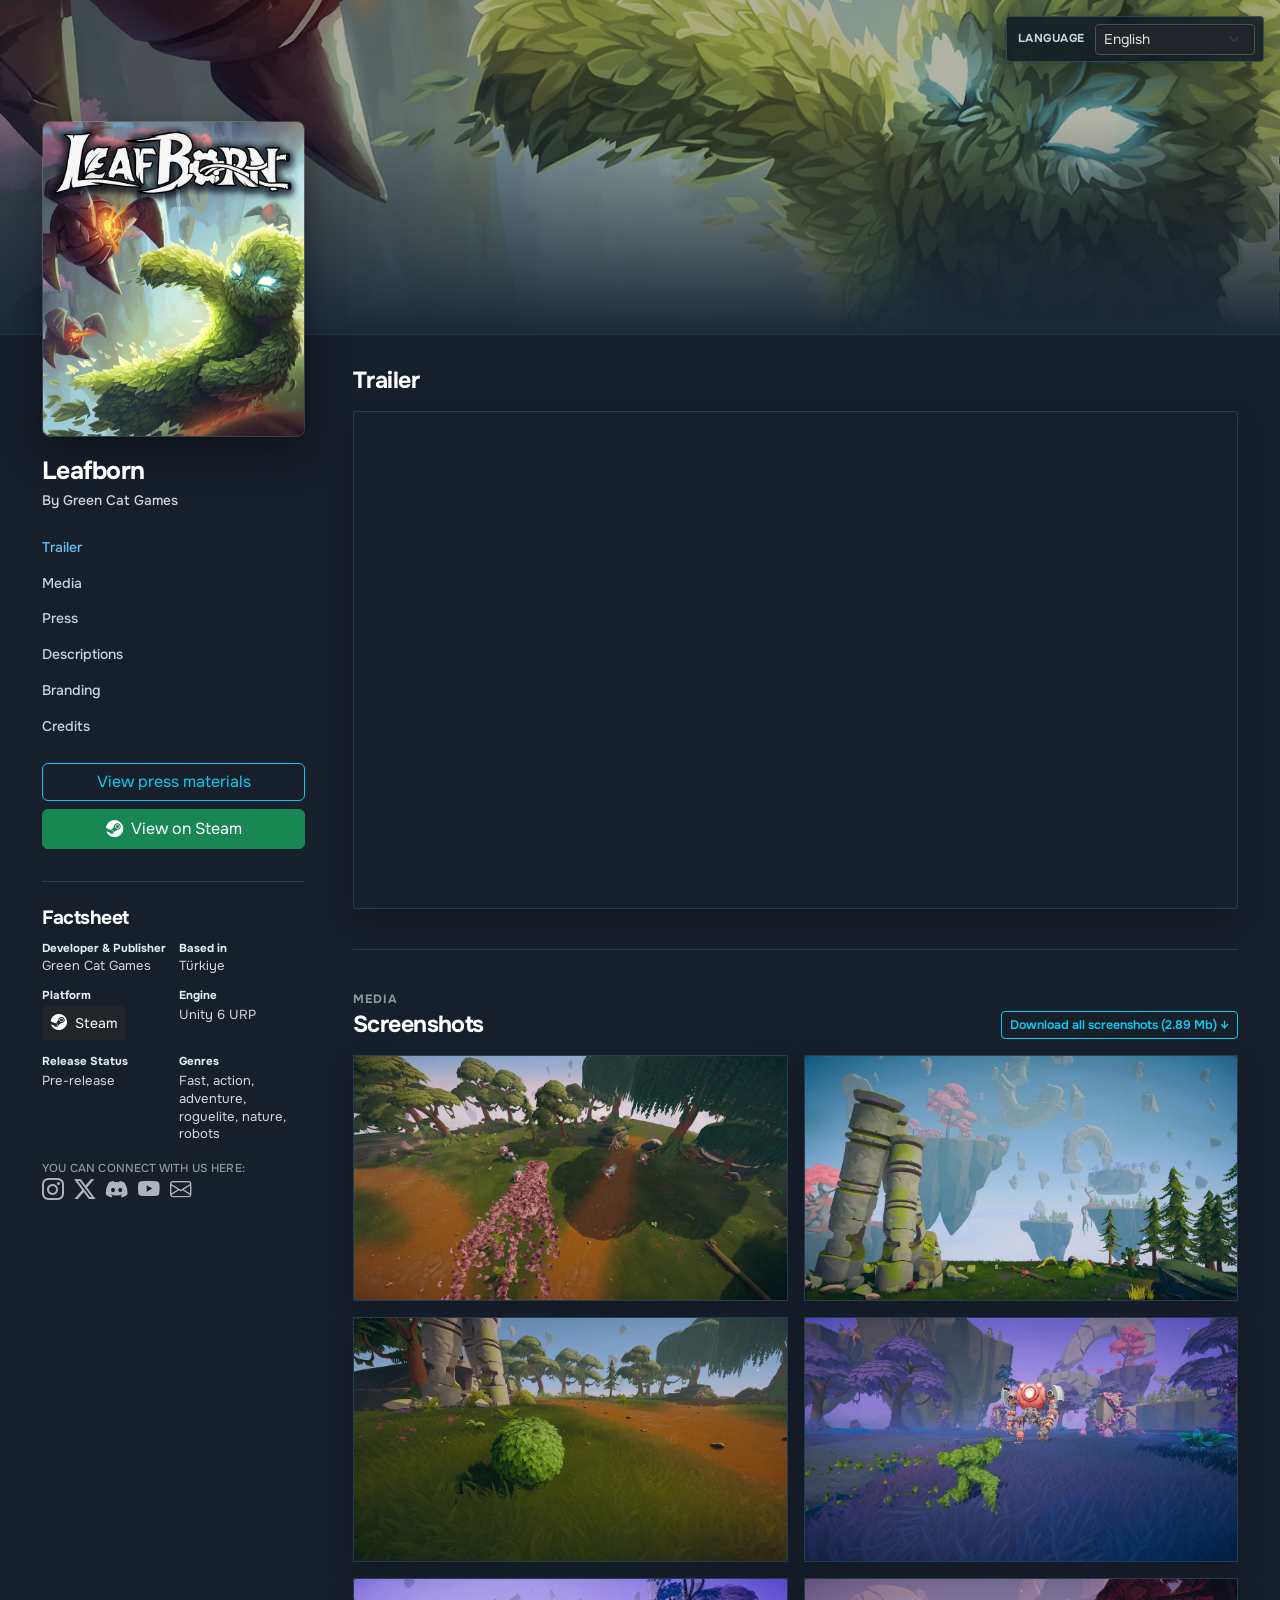
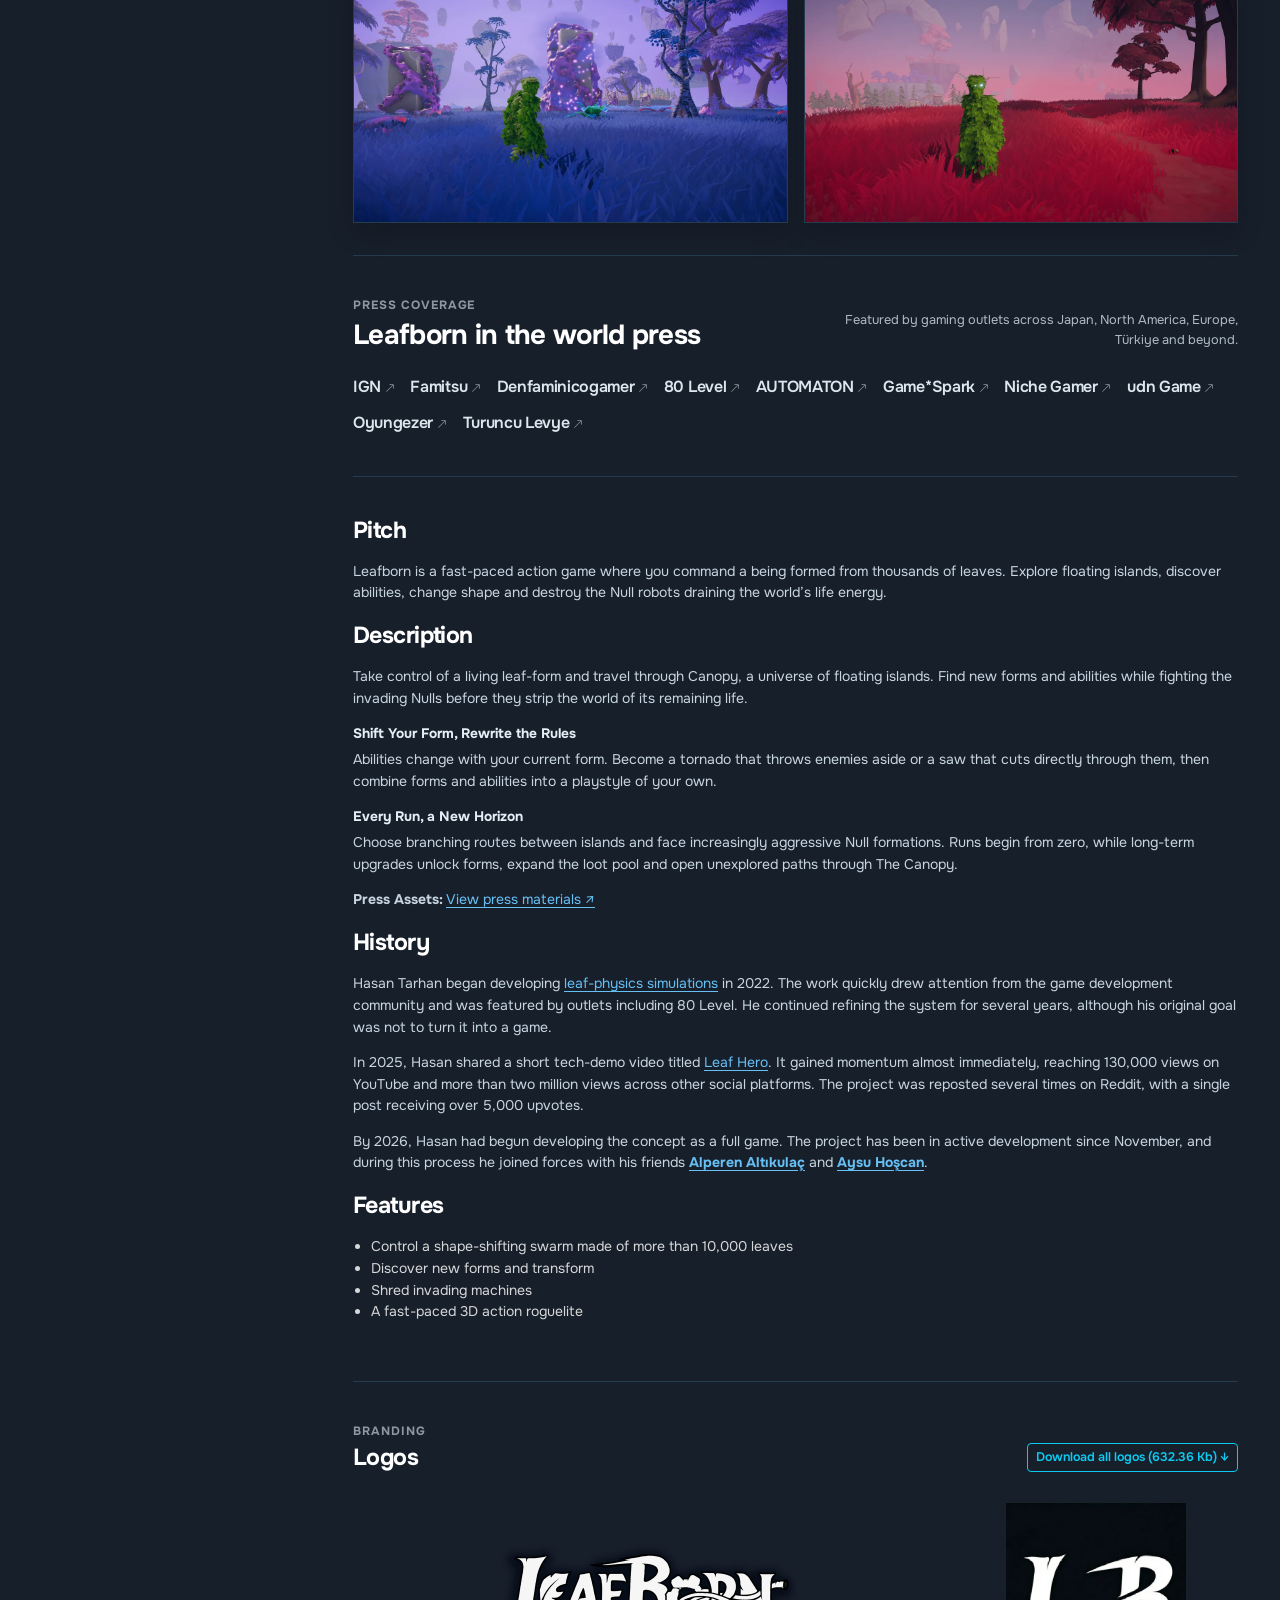
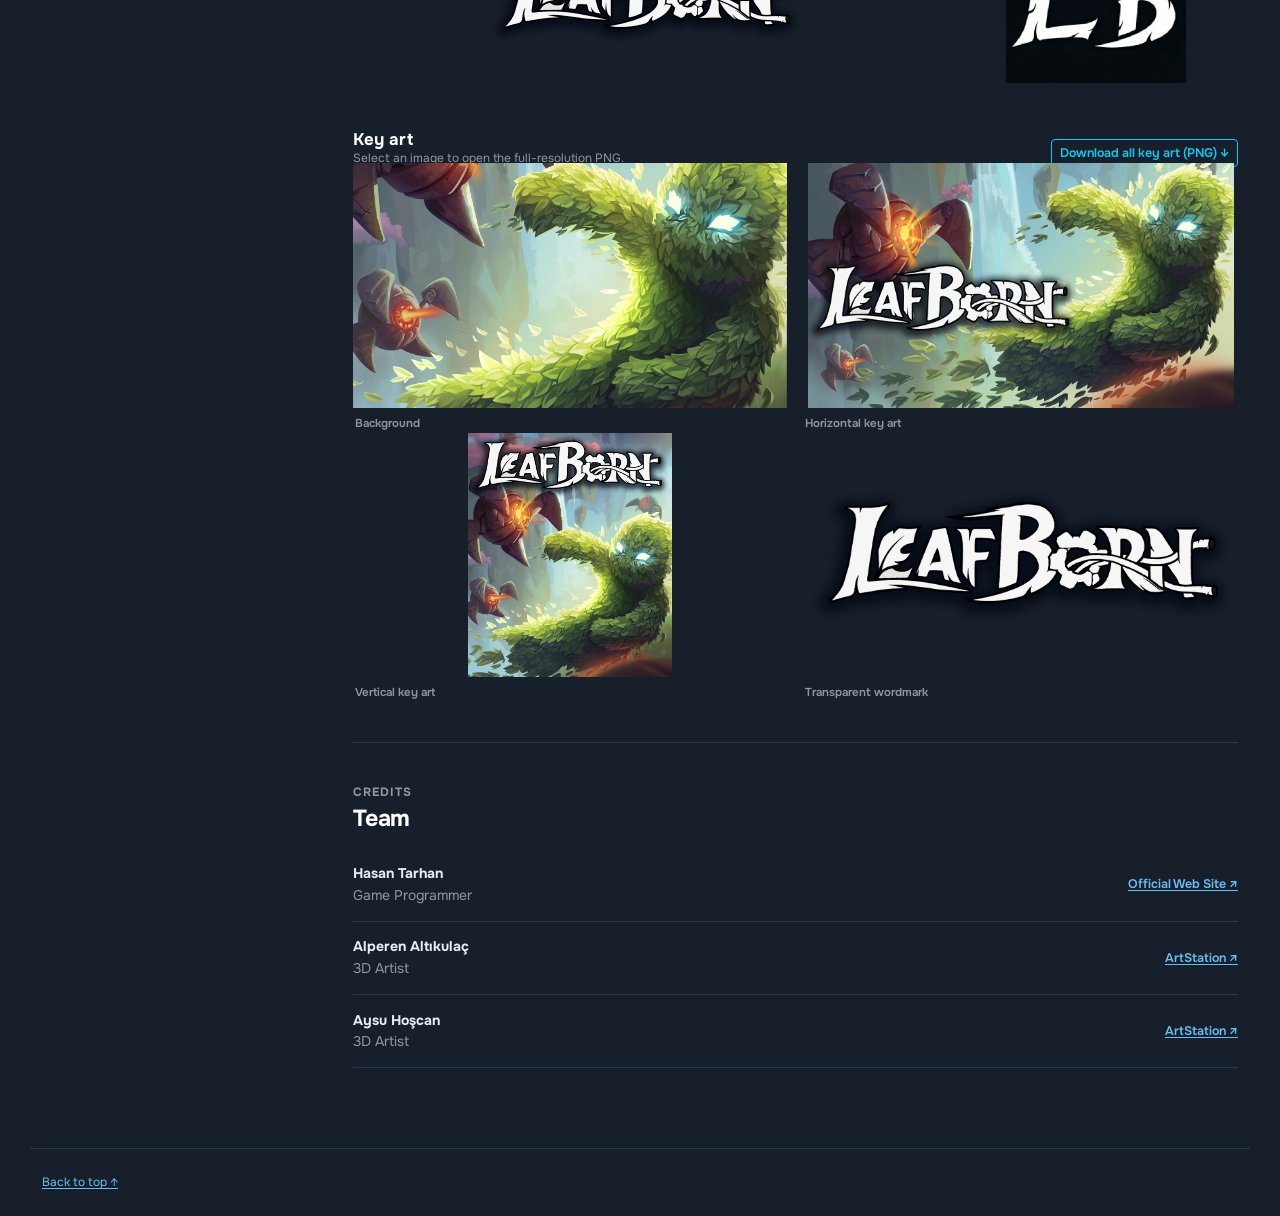
==== index.html @ 30a106a1 "update" ====
<!doctype html>
<html lang="en">
<head>
  <meta charset="utf-8">
  <meta name="viewport" content="width=device-width, initial-scale=1">
  <title data-i18n="meta.title">Leafborn</title>
  <meta name="description" content="Official Leafborn press kit by Green Cat Games: facts, descriptions, media, branding and credits." data-i18n-attr="content:meta.description">
  <meta name="theme-color" content="#1b2838">
  <meta property="og:title" content="Leafborn" data-i18n-attr="content:meta.ogTitle">
  <meta property="og:description" content="A fast-paced action game about a shape-shifting being made of thousands of leaves." data-i18n-attr="content:meta.ogDescription">
  <meta property="og:type" content="website">
  <meta property="og:image" content="https://leafborngame.net/press-assets/header.webp">
  <link rel="canonical" href="https://leafborngame.net/">
  <link rel="icon" href="press-assets/logo-mark.png" type="image/png">
  <link rel="preconnect" href="https://fonts.googleapis.com">
  <link rel="preconnect" href="https://fonts.gstatic.com" crossorigin>
  <link href="https://fonts.googleapis.com/css2?family=Onest:wght@400;500;600;700;800&display=swap" rel="stylesheet">
  <link rel="stylesheet" href="vendor/bootstrap/bootstrap.min.css">
  <link rel="stylesheet" href="vendor/bootstrap-icons/bootstrap-icons.min.css">
  <link rel="stylesheet" href="presskit-clean.css">
  <link rel="stylesheet" href="leaf-cursor-trail.css">
</head>
<body>
  <a class="skip-link" href="#press-content" data-i18n="a11y.skip">Skip to content</a>

  <header class="press-banner" aria-label="Leafborn key art" data-i18n-attr="aria-label:a11y.banner">
    <img src="press-assets/key-art/background.webp" alt="Leafborn facing a Null robot in the world of Canopy" data-i18n-attr="alt:a11y.bannerAlt">
    <div class="language-picker">
      <label for="language-select" data-i18n="language.label">Language</label>
      <select id="language-select" class="form-select form-select-sm" data-bs-theme="dark" aria-label="Language" data-i18n-attr="aria-label:language.label">
        <option value="en">English</option>
        <option value="tr">Türkçe</option>
        <option value="de">Deutsch</option>
        <option value="fr">Français</option>
        <option value="pt-BR">Português (Brasil)</option>
        <option value="ru">Русский</option>
      </select>
    </div>
  </header>

  <main class="container press-layout" id="press-content">
    <div class="row g-4 g-xl-5 align-items-start">
      <aside class="col-lg-3 press-sidebar">
        <a class="box-art-link" href="press-assets/box-art.png" target="_blank">
          <img class="box-art" src="press-assets/box-art.webp" alt="Leafborn cover art" data-i18n-attr="alt:a11y.boxArtAlt">
        </a>
        <h1>Leafborn</h1>
        <p class="publisher"><span data-i18n="sidebar.by">By</span> Green Cat Games</p>

        <nav class="section-nav nav flex-column" aria-label="Press kit sections" data-i18n-attr="aria-label:a11y.sectionNav">
          <a class="nav-link" href="#trailer" data-i18n="trailer.heading">Trailer</a>
          <a class="nav-link" href="#media" data-i18n="nav.media">Media</a>
          <a class="nav-link" href="#press" data-i18n="nav.press">Press</a>
          <a class="nav-link" href="#descriptions" data-i18n="nav.descriptions">Descriptions</a>
          <a class="nav-link" href="#branding" data-i18n="nav.branding">Branding</a>
          <a class="nav-link" href="#credits" data-i18n="nav.credits">Credits</a>
        </nav>

        <a class="download-all btn btn-outline-info w-100" href="https://drive.google.com/drive/folders/15gKPdIHlTpyjEYhTx8Up7fSwOddZMytq?usp=drive_link" target="_blank" rel="noopener" data-i18n="actions.downloadImages">View press materials</a>
        <a class="sidebar-steam btn btn-success w-100" href="https://store.steampowered.com/app/4247440/Leafborn/?utm_source=presskit&amp;utm_medium=sidebar" target="_blank" rel="noopener"><i class="bi bi-steam" aria-hidden="true"></i><span data-i18n="actions.viewSteam">View on Steam</span></a>

        <section class="sidebar-factsheet" id="factsheet">
          <h2 data-i18n="factsheet.heading">Factsheet</h2>

          <dl class="fact-list">
            <div><dt data-i18n="factsheet.developerPublisher">Developer &amp; Publisher</dt><dd>Green Cat Games</dd></div>
            <div><dt data-i18n="factsheet.basedIn">Based in</dt><dd data-i18n="factsheet.location">Türkiye</dd></div>
          </dl>

          <div class="fact-block">
            <h3 data-i18n="factsheet.platform">Platform</h3>
            <a class="platform-pill btn btn-dark btn-sm d-inline-flex align-items-center gap-2" href="https://store.steampowered.com/app/4247440/Leafborn/?utm_source=impress&amp;utm_medium=presskit" target="_blank" rel="noopener"><i class="bi bi-steam" aria-hidden="true"></i><span>Steam</span></a>
          </div>

          <div class="fact-block"><h3 data-i18n="factsheet.engine">Engine</h3><p>Unity 6 URP</p></div>
          <div class="fact-block"><h3 data-i18n="factsheet.releaseStatus">Release Status</h3><p data-i18n="factsheet.preRelease">Pre-release</p></div>
          <div class="fact-block"><h3 data-i18n="factsheet.genres">Genres</h3><p data-i18n="factsheet.genreList">Fast, action, adventure, roguelite, nature, robots</p></div>

          <div class="fact-block social-media-block">
            <h3 data-i18n="factsheet.socialMedia">You can connect with us here:</h3>
            <div class="social-icons" aria-label="Leafborn social media" data-i18n-attr="aria-label:a11y.socialMedia">
              <a href="https://www.instagram.com/leafborngame/" target="_blank" rel="noopener" aria-label="Instagram" title="Instagram"><i class="bi bi-instagram" aria-hidden="true"></i></a>
              <a href="https://x.com/LeafbornGame" target="_blank" rel="noopener" aria-label="X" title="X"><i class="bi bi-twitter-x" aria-hidden="true"></i></a>
              <a href="https://discord.gg/J9mUnDV4tP" target="_blank" rel="noopener" aria-label="Discord" title="Discord"><i class="bi bi-discord" aria-hidden="true"></i></a>
              <a href="https://www.youtube.com/@hasan.tarhan" target="_blank" rel="noopener" aria-label="YouTube" title="YouTube"><i class="bi bi-youtube" aria-hidden="true"></i></a>
              <a href="mailto:contact@leafborngame.net" aria-label="Email contact@leafborngame.net" title="contact@leafborngame.net"><i class="bi bi-envelope" aria-hidden="true"></i></a>
            </div>
          </div>
        </section>
      </aside>

      <div class="col-lg-9 press-body">
        <div class="row g-4 g-xl-5" id="descriptions-row">
          <article class="col-12 narrative" id="descriptions">
            <section>
              <h2 data-i18n="pitch.heading">Pitch</h2>
              <p data-i18n="pitch.body">Leafborn is a fast-paced action game where you command a being formed from thousands of leaves. Explore floating islands, discover abilities, change shape and destroy the Null robots draining the world’s life energy.</p>
            </section>

            <section>
              <h2 data-i18n="description.heading">Description</h2>
              <p data-i18n="description.intro">Take control of a living leaf-form and travel through Canopy, a universe of floating islands. Find new forms and abilities while fighting the invading Nulls before they strip the world of its remaining life.</p>

              <h3 data-i18n="description.formsHeading">Shift Your Form, Rewrite the Rules</h3>
              <p data-i18n="description.formsBody">Abilities change with your current form. Become a tornado that throws enemies aside or a saw that cuts directly through them, then combine forms and abilities into a playstyle of your own.</p>

              <h3 data-i18n="description.runsHeading">Every Run, a New Horizon</h3>
              <p data-i18n="description.runsBody">Choose branching routes between islands and face increasingly aggressive Null formations. Runs begin from zero, while long-term upgrades unlock forms, expand the loot pool and open unexplored paths through The Canopy.</p>

              <p><strong data-i18n="description.pressAssets">Press Assets:</strong> <a href="https://drive.google.com/drive/folders/15gKPdIHlTpyjEYhTx8Up7fSwOddZMytq?usp=drive_link" target="_blank" rel="noopener" data-i18n="description.openDrive">View press materials ↗</a></p>
            </section>

            <section>
              <h2 data-i18n="history.heading">History</h2>
              <p><span data-i18n="history.p1Before">Hasan Tarhan began developing </span><a href="https://80.lv/articles/a-custom-leaf-physics-solution-for-unity" target="_blank" rel="noopener" data-i18n="history.p1Link">leaf-physics simulations</a><span data-i18n="history.p1After"> in 2022. The work quickly drew attention from the game development community and was featured by outlets including 80 Level. He continued refining the system for several years, although his original goal was not to turn it into a game.</span></p>
              <p><span data-i18n="history.p2Before">In 2025, Hasan shared a short tech-demo video titled </span><a href="https://80.lv/articles/check-out-this-cool-programmable-physics-based-leaf-particle-system" target="_blank" rel="noopener" data-i18n="history.p2Link">Leaf Hero</a><span data-i18n="history.p2After">. It gained momentum almost immediately, reaching 130,000 views on YouTube and more than two million views across other social platforms. The project was reposted several times on Reddit, with a single post receiving over 5,000 upvotes.</span></p>
              <p><span data-i18n="history.p3Before">By 2026, Hasan had begun developing the concept as a full game. The project has been in active development since November, and during this process he joined forces with his friends </span><strong><a href="https://www.artstation.com/alperenaltklc?utm_source=impress&amp;utm_medium=presskit" target="_blank" rel="noopener">Alperen Altıkulaç</a></strong><span data-i18n="history.p3Between"> and </span><strong><a href="https://www.artstation.com/progjent?utm_source=impress&amp;utm_medium=presskit" target="_blank" rel="noopener">Aysu Hoşcan</a></strong><span data-i18n="history.p3After">.</span></p>
            </section>

            <section>
              <h2 data-i18n="features.heading">Features</h2>
              <ul>
                <li data-i18n="features.1">Control a shape-shifting swarm made of more than 10,000 leaves</li>
                <li data-i18n="features.2">Discover new forms and transform</li>
                <li data-i18n="features.3">Shred invading machines</li>
                <li data-i18n="features.4">A fast-paced 3D action roguelite</li>
              </ul>
            </section>
          </article>
        </div>

        <hr>

        <section class="press-coverage" id="press">
          <div class="row g-3 align-items-end mb-4">
            <div class="col-md-6">
              <p class="section-kicker" data-i18n="press.kicker">Press coverage</p>
              <h2 class="mb-0" data-i18n="press.heading">Leafborn in the world press</h2>
            </div>
            <p class="col-md-6 mb-0 text-md-end press-coverage-intro" data-i18n="press.intro">Featured by gaming outlets across Japan, North America, Europe, Türkiye and beyond.</p>
          </div>

          <ul class="press-source-list list-unstyled d-flex flex-wrap align-items-baseline gap-2 gap-md-3 mb-0" aria-label="Selected press coverage" data-i18n-attr="aria-label:press.selectedLabel">
            <li class="press-source-item"><a class="press-source-link" href="https://www.ign.com/games/leafborn" target="_blank" rel="noopener">IGN <i class="bi bi-arrow-up-right" aria-hidden="true"></i></a></li>
            <li class="press-source-item"><a class="press-source-link" href="https://www.famitsu.com/article/202605/74815" target="_blank" rel="noopener">Famitsu <i class="bi bi-arrow-up-right" aria-hidden="true"></i></a></li>
            <li class="press-source-item"><a class="press-source-link" href="https://news.denfaminicogamer.jp/tag/leafborn" target="_blank" rel="noopener">Denfaminicogamer <i class="bi bi-arrow-up-right" aria-hidden="true"></i></a></li>
            <li class="press-source-item"><a class="press-source-link" href="https://80.lv/articles/play-as-shapeshifting-leaf-creature-in-this-fast-paced-roguelite-action-game" target="_blank" rel="noopener">80 Level <i class="bi bi-arrow-up-right" aria-hidden="true"></i></a></li>
            <li class="press-source-item"><a class="press-source-link" href="https://automaton-media.com/articles/newsjp/20260515-443303/" target="_blank" rel="noopener">AUTOMATON <i class="bi bi-arrow-up-right" aria-hidden="true"></i></a></li>
            <li class="press-source-item"><a class="press-source-link" href="https://www.gamespark.jp/article/2026/05/18/166576.html" target="_blank" rel="noopener">Game*Spark <i class="bi bi-arrow-up-right" aria-hidden="true"></i></a></li>
            <li class="press-source-item"><a class="press-source-link" href="https://nichegamer.com/leafborn-announced/" target="_blank" rel="noopener">Niche Gamer <i class="bi bi-arrow-up-right" aria-hidden="true"></i></a></li>
            <li class="press-source-item"><a class="press-source-link" href="https://game.udn.com/game/story/122089/9469457" target="_blank" rel="noopener">udn Game <i class="bi bi-arrow-up-right" aria-hidden="true"></i></a></li>
            <li class="press-source-item"><a class="press-source-link" href="https://oyungezer.com.tr/haber/yerli-oyun-leafborn-japonlarin-ilgisini-cekmeyi-basardi/detay" target="_blank" rel="noopener">Oyungezer <i class="bi bi-arrow-up-right" aria-hidden="true"></i></a></li>
            <li class="press-source-item"><a class="press-source-link" href="https://www.turunculevye.com/turk-oyunu-leafborn-japon-oyuncular-ilgi-yogunlugu/" target="_blank" rel="noopener">Turuncu Levye <i class="bi bi-arrow-up-right" aria-hidden="true"></i></a></li>
          </ul>
        </section>

        <hr class="press-coverage-divider">

        <section class="content-section trailer-section" id="trailer">
          <h2 data-i18n="trailer.heading">Trailer</h2>
          <div class="trailer-frame">
            <iframe
              src="https://www.youtube-nocookie.com/embed/1GtMangEdsw?rel=0"
              title="Trailer"
              data-i18n-attr="title:trailer.heading"
              allow="accelerometer; autoplay; clipboard-write; encrypted-media; gyroscope; picture-in-picture; web-share"
              referrerpolicy="strict-origin-when-cross-origin"
              allowfullscreen></iframe>
          </div>
        </section>

        <hr>

        <section class="content-section" id="media">
          <div class="section-heading-row">
            <div><p class="section-kicker" data-i18n="media.kicker">Media</p><h2 data-i18n="media.heading">Screenshots</h2></div>
            <a class="btn btn-outline-info btn-sm" href="https://cdn.impress.games/presskits/9cdea96530f71172c09994beea340566/screenshots.zip?t=1777238227" target="_blank" rel="noopener" data-i18n="media.download">Download all screenshots (2.89 Mb) ↓</a>
          </div>
          <div class="row g-3 media-grid">
            <div class="col-md-6"><a href="press-assets/screenshot-1.png" target="_blank"><img src="press-assets/previews/screenshot-1.webp" alt="Leafborn gameplay screenshot 1" loading="lazy" data-i18n-attr="alt:a11y.screenshot1"></a></div>
            <div class="col-md-6"><a href="press-assets/screenshot-2.png" target="_blank"><img src="press-assets/previews/screenshot-2.webp" alt="Leafborn gameplay screenshot 2" loading="lazy" data-i18n-attr="alt:a11y.screenshot2"></a></div>
            <div class="col-md-6"><a href="press-assets/screenshot-3.png" target="_blank"><img src="press-assets/previews/screenshot-3.webp" alt="Leafborn gameplay screenshot 3" loading="lazy" data-i18n-attr="alt:a11y.screenshot3"></a></div>
            <div class="col-md-6"><a href="press-assets/screenshot-4.png" target="_blank"><img src="press-assets/previews/screenshot-4.webp" alt="Leafborn gameplay screenshot 4" loading="lazy" data-i18n-attr="alt:a11y.screenshot4"></a></div>
            <div class="col-md-6"><a href="press-assets/screenshot-5.png" target="_blank"><img src="press-assets/previews/screenshot-5.webp" alt="Leafborn gameplay screenshot 5" loading="lazy" data-i18n-attr="alt:a11y.screenshot5"></a></div>
            <div class="col-md-6"><a href="press-assets/screenshot-6.png" target="_blank"><img src="press-assets/previews/screenshot-6.webp" alt="Leafborn gameplay screenshot 6" loading="lazy" data-i18n-attr="alt:a11y.screenshot6"></a></div>
          </div>
        </section>

        <hr>

        <section class="content-section" id="branding">
          <div class="section-heading-row">
            <div><p class="section-kicker" data-i18n="branding.kicker">Branding</p><h2 data-i18n="branding.heading">Logos</h2></div>
            <a class="btn btn-outline-info btn-sm" href="https://cdn.impress.games/presskits/9cdea96530f71172c09994beea340566/logos.zip?t=1777238645" target="_blank" rel="noopener" data-i18n="branding.download">Download all logos (632.36 Kb) ↓</a>
          </div>
          <div class="row g-3 branding-grid">
            <div class="col-md-8"><a href="press-assets/logo-wide.png" target="_blank"><img src="press-assets/logo-wide.webp" alt="Leafborn wordmark" loading="lazy" data-i18n-attr="alt:a11y.wordmark"></a></div>
            <div class="col-md-4"><a href="press-assets/logo-mark.png" target="_blank"><img src="press-assets/previews/logo-mark.webp" alt="Leafborn logo mark" loading="lazy" data-i18n-attr="alt:a11y.logoMark"></a></div>
          </div>

          <div class="key-art-heading">
            <div>
              <h3 data-i18n="branding.keyArtHeading">Key art</h3>
              <p data-i18n="branding.keyArtHint">Select an image to open the full-resolution PNG.</p>
            </div>
            <a class="btn btn-outline-info btn-sm" href="press-assets/key-art.zip" download data-i18n="branding.keyArtDownload">Download all key art (PNG) ↓</a>
          </div>
          <div class="row g-3 key-art-grid">
            <figure class="col-md-6">
              <a href="press-assets/key-art/background.png" target="_blank"><img src="press-assets/key-art/background.webp" alt="Leafborn key art background" loading="lazy" data-i18n-attr="alt:a11y.keyArtBackground"></a>
              <figcaption data-i18n="branding.keyArtBackground">Background</figcaption>
            </figure>
            <figure class="col-md-6">
              <a href="press-assets/key-art/capsule-main.png" target="_blank"><img src="press-assets/key-art/capsule-main.webp" alt="Leafborn horizontal key art" loading="lazy" data-i18n-attr="alt:a11y.keyArtHorizontal"></a>
              <figcaption data-i18n="branding.keyArtHorizontal">Horizontal key art</figcaption>
            </figure>
            <figure class="col-md-6">
              <a href="press-assets/key-art/capsule-vertical.png" target="_blank"><img src="press-assets/key-art/capsule-vertical.webp" alt="Leafborn vertical key art" loading="lazy" data-i18n-attr="alt:a11y.keyArtVertical"></a>
              <figcaption data-i18n="branding.keyArtVertical">Vertical key art</figcaption>
            </figure>
            <figure class="col-md-6">
              <a href="press-assets/key-art/logo-transparent.png" target="_blank"><img src="press-assets/key-art/logo-transparent.webp" alt="Leafborn transparent wordmark" loading="lazy" data-i18n-attr="alt:a11y.keyArtLogo"></a>
              <figcaption data-i18n="branding.keyArtLogo">Transparent wordmark</figcaption>
            </figure>
          </div>
        </section>

        <hr>

        <section class="content-section credits" id="credits">
          <p class="section-kicker" data-i18n="credits.kicker">Credits</p>
          <h2 data-i18n="credits.heading">Team</h2>
          <div class="credit-row"><div><strong>Hasan Tarhan</strong><span data-i18n="credits.gameDeveloper">Game Programmer</span></div><a href="https://www.hasantarhan.com/" target="_blank" rel="noopener" data-i18n="credits.website">Official Web Site ↗</a></div>
          <div class="credit-row"><div><strong>Alperen Altıkulaç</strong><span data-i18n="credits.3dArtist">3D Artist</span></div><a href="https://www.artstation.com/alperenaltklc?utm_source=impress&amp;utm_medium=presskit" target="_blank" rel="noopener">ArtStation ↗</a></div>
          <div class="credit-row"><div><strong>Aysu Hoşcan</strong><span data-i18n="credits.3dArtist">3D Artist</span></div><a href="https://www.artstation.com/progjent?utm_source=impress&amp;utm_medium=presskit" target="_blank" rel="noopener">ArtStation ↗</a></div>
        </section>
      </div>
    </div>
  </main>

  <footer class="container press-footer"><a href="#press-content" data-i18n="footer.backToTop">Back to top ↑</a></footer>

  <script src="presskit-i18n.js"></script>
  <script src="leaf-cursor-trail.js"></script>
  <script>
    (function () {
      const pressBody = document.querySelector('.press-body');
      const pressSidebar = document.querySelector('.press-sidebar');
      const sections = ['trailer', 'media', 'press', 'descriptions-row', 'branding', 'credits']
        .map(function (id) { return document.getElementById(id); });
      const separators = Array.from(pressBody.querySelectorAll(':scope > hr'));

      separators.forEach(function (separator) { separator.remove(); });
      sections.forEach(function (section, index, orderedSections) {
        pressBody.append(section);
        if (index < orderedSections.length - 1) pressBody.append(separators[index]);
      });

      const entries = Array.from(document.querySelectorAll('.section-nav .nav-link'))
        .map(function (link) { return { link: link, section: document.querySelector(link.getAttribute('href')) }; })
        .filter(function (entry) { return entry.section; });

      function updateActiveSection() {
        const marker = window.innerHeight * 0.3;
        const passedEntries = entries.filter(function (entry) {
          return entry.section.getBoundingClientRect().top <= marker;
        });
        const active = passedEntries.length ? passedEntries[passedEntries.length - 1] : entries[0];

        entries.forEach(function (entry) {
          const isActive = entry === active;
          entry.link.classList.toggle('is-active', isActive);
          if (isActive) entry.link.setAttribute('aria-current', 'location');
          else entry.link.removeAttribute('aria-current');
        });
      }

      function updateSidebarStickiness() {
        const viewportGap = 48;
        pressSidebar.classList.toggle('can-stick', pressSidebar.scrollHeight <= window.innerHeight - viewportGap);
      }

      window.addEventListener('scroll', updateActiveSection, { passive: true });
      window.addEventListener('resize', function () {
        updateActiveSection();
        updateSidebarStickiness();
      });
      new ResizeObserver(updateSidebarStickiness).observe(pressSidebar);
      updateActiveSection();
      updateSidebarStickiness();
    }());
  </script>
</body>
</html>
---- presskit-clean.css ----
:root { --bg:#1b2838; --bg-deep:#171f2b; --surface:#213448; --surface-soft:#263f55; --ink:#d6d7d8; --heading:#ffffff; --blue:#66c0f4; --muted:#8f98a0; --line:rgba(102,192,244,.18); --soft:#22384b; --steam:#101822; --green:#75b022; }
html { scroll-behavior:smooth; }
body { margin:0; background:var(--bg-deep); color:var(--ink); font-family:"Onest",Arial,sans-serif; font-size:14px; line-height:1.55; }
a { color:var(--blue); text-underline-offset:.2em; }
.skip-link { position:fixed; z-index:20; left:1rem; top:1rem; padding:.6rem 1rem; color:var(--heading); background:var(--surface); transform:translateY(-180%); }
.skip-link:focus { transform:translateY(0); }
.press-banner { position:relative; width:100%; height:335px; overflow:hidden; background:var(--bg-deep); border-bottom:1px solid rgba(102,192,244,.14); }
.press-banner::after { content:""; position:absolute; inset:0; background:linear-gradient(180deg,rgba(10,18,28,.08) 35%,var(--bg) 100%); pointer-events:none; }
.press-banner img { width:100%; height:100%; object-fit:cover; object-position:center 12%; filter:saturate(.82) brightness(.76); }
.language-picker { position:absolute; z-index:2; top:1rem; right:1rem; display:flex; align-items:center; gap:.65rem; padding:.42rem .5rem .42rem .7rem; border:1px solid rgba(102,192,244,.24); border-radius:4px; background:rgba(16,24,34,.82); box-shadow:0 8px 24px rgba(0,0,0,.24); backdrop-filter:blur(8px); }
.language-picker label { color:#c7d5e0; font-size:.72rem; font-weight:700; letter-spacing:.04em; text-transform:uppercase; }
.language-picker select { min-width:96px; }
.press-layout { max-width:1220px; padding-bottom:5rem; }
.press-sidebar { position:relative; margin-top:-166px; }
.box-art-link { display:block; width:100%; max-width:286px; border-radius:8px; }
.box-art { width:100%; max-width:286px; aspect-ratio:5/6; object-fit:cover; border:1px solid rgba(255,255,255,.14); border-radius:8px; box-shadow:0 16px 38px rgba(0,0,0,.42); }
.press-sidebar h1 { margin:1.25rem 0 .2rem; color:var(--heading); font-size:1.55rem; font-weight:700; letter-spacing:-.03em; }
.publisher { margin-bottom:1.25rem; font-size:.86rem; font-weight:500; }
.publisher a { font-weight:700; text-decoration:none; }
.section-nav { gap:.12rem; margin-bottom:1.2rem; }
.section-nav .nav-link { padding:.38rem 0; color:#c7d5e0; font-weight:500; }
.section-nav .nav-link:hover,.section-nav .nav-link.is-active { color:var(--blue); }
.download-all { max-width:286px; }
.sidebar-steam { display:flex; max-width:286px; align-items:center; justify-content:center; gap:.5rem; margin-top:.55rem; }
.sidebar-steam i { font-size:1.05rem; }
.sidebar-factsheet { display:grid; grid-template-columns:repeat(2,minmax(0,1fr)); gap:.85rem .7rem; max-width:286px; margin-top:2rem; padding-top:1.5rem; border-top:1px solid var(--line); }
.sidebar-factsheet h2,.sidebar-factsheet .social-media-block { grid-column:1/-1; }
.sidebar-factsheet h2 { margin-bottom:0; font-size:1.2rem; }
.sidebar-factsheet .fact-list { display:contents; }
.sidebar-factsheet .fact-list div,.sidebar-factsheet .fact-block { margin:0; }
.sidebar-factsheet .fact-block h3 { margin:.05rem 0 .2rem; font-size:.72rem; line-height:1.25; }
.sidebar-factsheet .fact-block p,.sidebar-factsheet .fact-list dd { font-size:.82rem; line-height:1.35; }
.sidebar-factsheet .fact-list dt { font-size:.72rem; line-height:1.25; }
.sidebar-factsheet .social-media-block { padding-top:.25rem; }
.press-body { padding-top:2rem; }
.press-coverage { scroll-margin-top:2.5rem; }
.press-coverage h2 { font-size:1.72rem; }
.press-coverage-intro { color:#aebbc6; font-size:.8rem; }
.press-source-list { row-gap:.7rem!important; }
.press-source-item { display:inline-flex; align-items:center; }
.press-source-link { color:#dbe6ed; font-size:1rem; font-weight:600; letter-spacing:-.02em; text-decoration:underline; text-decoration-color:transparent; text-decoration-thickness:1px; text-underline-offset:.25em; transition:color .15s ease,text-decoration-color .15s ease; }
.press-source-link i { color:var(--muted); font-size:.62em; }
.press-source-link:hover,.press-source-link:focus-visible { color:var(--blue); text-decoration-color:currentColor; }
.press-coverage-divider { margin:2rem 0 2.5rem; }
h2 { margin:0 0 1rem; color:var(--heading); font-size:1.45rem; font-weight:700; letter-spacing:-.025em; }
h3 { margin:1.15rem 0 .45rem; color:#e5eef5; font-size:.86rem; font-weight:700; }
.fact-list { margin-bottom:.25rem; }
.fact-list div { margin-bottom:.55rem; }
.fact-list dt { color:#e5eef5; font-weight:700; }
.fact-list dd { margin:0; }
.platform-pill i { font-size:1rem; }
.platform-pill { max-width:130px; }
.fact-block { margin-top:1.35rem; }
.fact-block h3 { margin-bottom:.35rem; }
.fact-block p { margin:0; }
.social-media-block h3 { max-width:18rem; color:var(--muted); font-size:.78rem; font-weight:500; letter-spacing:.015em; line-height:1.4; text-transform:uppercase; }
.social-icons { display:flex; flex-wrap:wrap; align-items:center; gap:.62rem; }
.social-icons a { display:inline-flex; align-items:center; justify-content:center; color:#aeb5bc; font-size:1.35rem; line-height:1; text-decoration:none; transition:color .15s ease,transform .15s ease; }
.social-icons a:hover,.social-icons a:focus-visible { color:var(--blue); transform:translateY(-1px); }
.narrative section { margin-bottom:1.15rem; }
.narrative p { margin-bottom:.85rem; color:#c7d5e0; }
.narrative h3 { margin-top:1rem; }
.narrative ul { padding-left:1.15rem; }
hr { margin:2.5rem 0; border-color:var(--line); opacity:1; }
.content-section { scroll-margin-top:1rem; }
.section-kicker { margin:0 0 .2rem; color:var(--muted); font-size:.75rem; font-weight:700; text-transform:uppercase; letter-spacing:.08em; }
.section-heading-row { display:flex; align-items:end; justify-content:space-between; gap:1rem; margin-bottom:1rem; }
.section-heading-row h2 { margin:0; }
.section-heading-row > a { font-size:.78rem; font-weight:600; }
.trailer-section h2 { margin-bottom:1rem; }
.trailer-frame { position:relative; overflow:hidden; aspect-ratio:16/9; border:1px solid var(--line); border-radius:3px; background:var(--bg-deep); box-shadow:0 10px 24px rgba(0,0,0,.18); }
.trailer-frame iframe { position:absolute; inset:0; width:100%; height:100%; border:0; }
.media-grid a { display:block; overflow:hidden; border:1px solid var(--line); background:var(--bg-deep); box-shadow:0 10px 24px rgba(0,0,0,.18); }
.media-grid img { width:100%; aspect-ratio:16/9; object-fit:cover; border-radius:2px; filter:saturate(.9); }
.branding-grid a { display:flex; min-height:210px; height:100%; align-items:center; justify-content:center; overflow:hidden; padding:0; border:0; border-radius:0; background:none; }
.branding-grid img { max-width:100%; max-height:180px; object-fit:contain; }
.key-art-heading { display:flex; align-items:end; justify-content:space-between; gap:1rem; margin-top:2rem; margin-bottom:1rem; }
.key-art-heading h3 { margin:0; color:var(--heading); font-size:1.05rem; }
.key-art-heading p { max-width:42rem; margin:0; color:var(--muted); font-size:.75rem; line-height:1.45; }
.key-art-heading > a { flex:none; font-size:.78rem; font-weight:600; white-space:nowrap; }
.key-art-grid { --bs-gutter-y:1.25rem; }
.key-art-grid figure { display:flex; flex-direction:column; margin:0; }
.key-art-grid a { display:flex; aspect-ratio:16/9; align-items:center; justify-content:center; overflow:hidden; padding:0; }
.key-art-grid img { width:100%; height:100%; object-fit:contain; }
.media-grid img,.branding-grid img,.key-art-grid img { transition:transform .18s ease; }
.media-grid a:hover img,.branding-grid a:hover img,.key-art-grid a:hover img { transform:scale(1.025); }
.key-art-grid figcaption { padding:.45rem .1rem 0; color:var(--muted); font-size:.72rem; font-weight:600; }
.credit-row { display:flex; align-items:center; justify-content:space-between; gap:1rem; padding:.9rem 0; border-bottom:1px solid var(--line); }
.credit-row div { display:grid; }
.credit-row strong { color:#e5eef5; }
.credit-row span { color:var(--muted); }
.credit-row a { font-size:.78rem; font-weight:600; }
.press-footer { max-width:1220px; display:flex; justify-content:space-between; gap:1rem; padding-top:1.5rem; padding-bottom:1.5rem; border-top:1px solid var(--line); color:var(--muted); font-size:.75rem; }
:focus-visible { outline:2px solid var(--blue); outline-offset:3px; }
@media (min-width:992px) { .press-sidebar.can-stick { position:sticky; top:1.5rem; align-self:flex-start; } }
@media (max-width:991.98px) { .press-banner { height:235px; } .press-layout { max-width:760px; } .press-sidebar { margin-top:-95px; display:grid; grid-template-columns:180px 1fr; gap:0 1.5rem; } .box-art-link { grid-row:1 / span 6; } .press-sidebar h1 { align-self:end; } .section-nav { flex-direction:row!important; flex-wrap:wrap; gap:.2rem 1rem; } .download-all,.sidebar-steam { max-width:230px; } .sidebar-factsheet { grid-column:1/-1; max-width:none; } .press-body { padding-top:1rem; } }
@media (max-width:575.98px) { body { font-size:13.5px; } .press-banner { height:170px; } .language-picker { top:.7rem; right:.7rem; gap:.45rem; padding:.35rem .4rem .35rem .55rem; } .language-picker label { font-size:.65rem; } .language-picker select { min-width:88px; } .press-layout { padding-left:1.1rem; padding-right:1.1rem; } .press-sidebar { margin-top:-55px; display:grid; grid-template-columns:118px 1fr; gap:0 1rem; } .box-art,.box-art-link { border-radius:5px; } .press-sidebar h1 { font-size:1.35rem; } .publisher { margin-bottom:.5rem; } .section-nav { grid-column:1/-1; margin-top:1rem; } .download-all,.sidebar-steam { grid-column:1/-1; max-width:none; } .sidebar-factsheet { grid-column:1/-1; grid-template-columns:1fr; } .sidebar-factsheet h2,.sidebar-factsheet .social-media-block { grid-column:auto; } .press-coverage h2 { font-size:1.48rem; } .section-heading-row,.credit-row,.key-art-heading { align-items:flex-start; flex-direction:column; } .branding-grid a { min-height:160px; } .key-art-grid a { padding:.35rem; } }
@media (max-width:575.98px) { .key-art-grid a { padding:0; } }
@media (prefers-reduced-motion:reduce) { html { scroll-behavior:auto; } .press-source-link { transition:none; } }
---- leaf-cursor-trail.css ----
.leaf-cursor-enabled {
  cursor:url("leaf-cursor.svg") 3 3, auto;
}

.leaf-cursor-enabled a,
.leaf-cursor-enabled button,
.leaf-cursor-enabled select,
.leaf-cursor-enabled input,
.leaf-cursor-enabled label[for],
.leaf-cursor-enabled summary,
.leaf-cursor-enabled [role="button"] {
  cursor:pointer;
}

.leaf-cursor-trail {
  position:fixed;
  z-index:9999;
  inset:0;
  overflow:hidden;
  pointer-events:none;
  contain:strict;
}

.cursor-leaf {
  position:absolute;
  width:var(--leaf-size);
  height:calc(var(--leaf-size) * .58);
  border-radius:100% 0 100% 0;
  background:var(--leaf-color);
  box-shadow:0 2px 5px rgba(5,14,15,.24);
  opacity:0;
  transform-origin:50% 50%;
  animation:cursor-leaf-drift var(--leaf-duration) cubic-bezier(.18,.72,.28,1) forwards;
  will-change:transform,opacity;
}

.cursor-leaf::after {
  content:"";
  position:absolute;
  top:48%;
  left:13%;
  width:74%;
  height:1px;
  border-radius:1px;
  background:rgba(231,255,215,.52);
  transform:rotate(-29deg);
  transform-origin:center;
}

@keyframes cursor-leaf-drift {
  0% {
    opacity:0;
    transform:translate(-50%,-50%) rotate(var(--leaf-start-rotation)) scale(.55);
  }
  12% {
    opacity:var(--leaf-opacity);
    transform:translate(-50%,-50%) rotate(var(--leaf-start-rotation)) scale(1);
  }
  70% { opacity:calc(var(--leaf-opacity) * .72); }
  100% {
    opacity:0;
    transform:translate(calc(-50% + var(--leaf-drift-x)),calc(-50% + var(--leaf-drift-y))) rotate(var(--leaf-end-rotation)) scale(.18);
  }
}

@media (prefers-reduced-motion:reduce), (pointer:coarse) {
  .leaf-cursor-enabled,
  .leaf-cursor-enabled a,
  .leaf-cursor-enabled button,
  .leaf-cursor-enabled select,
  .leaf-cursor-enabled input,
  .leaf-cursor-enabled label[for],
  .leaf-cursor-enabled summary,
  .leaf-cursor-enabled [role="button"] { cursor:auto; }
  .leaf-cursor-trail { display:none; }
}
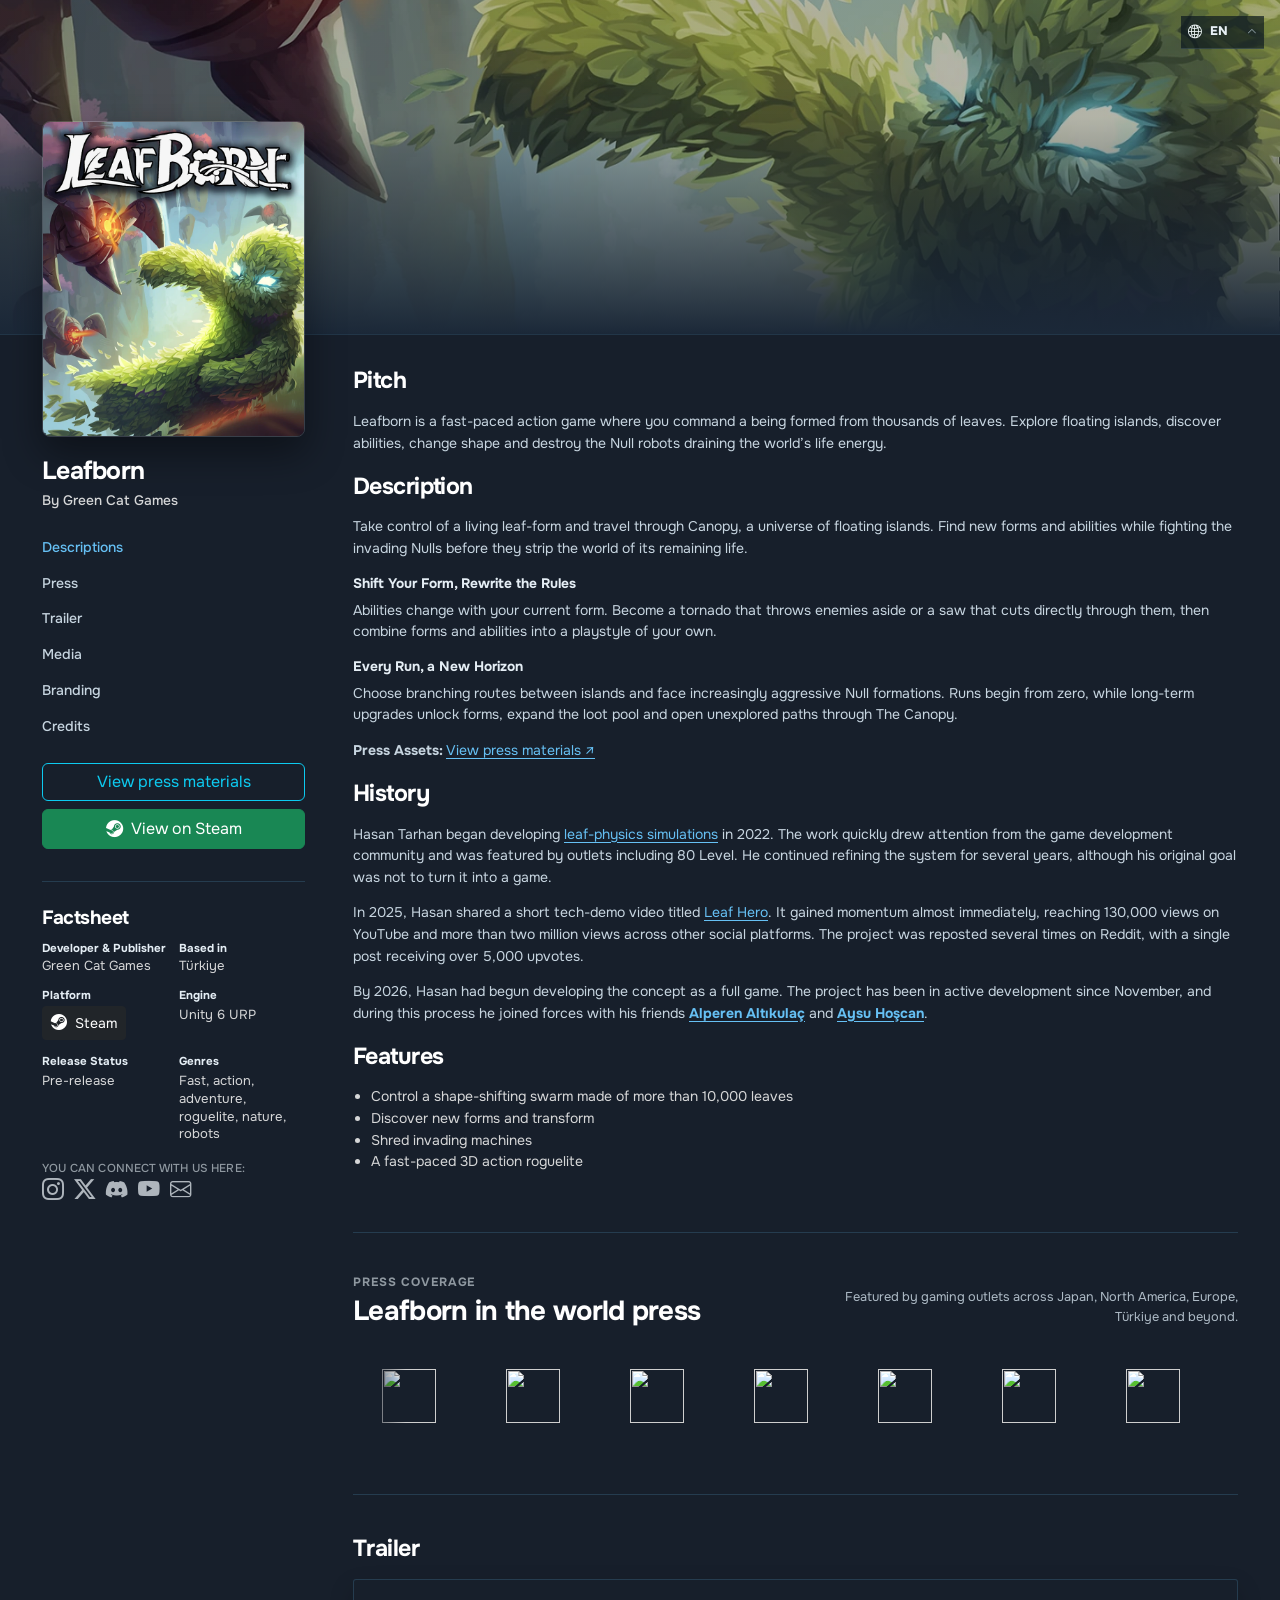
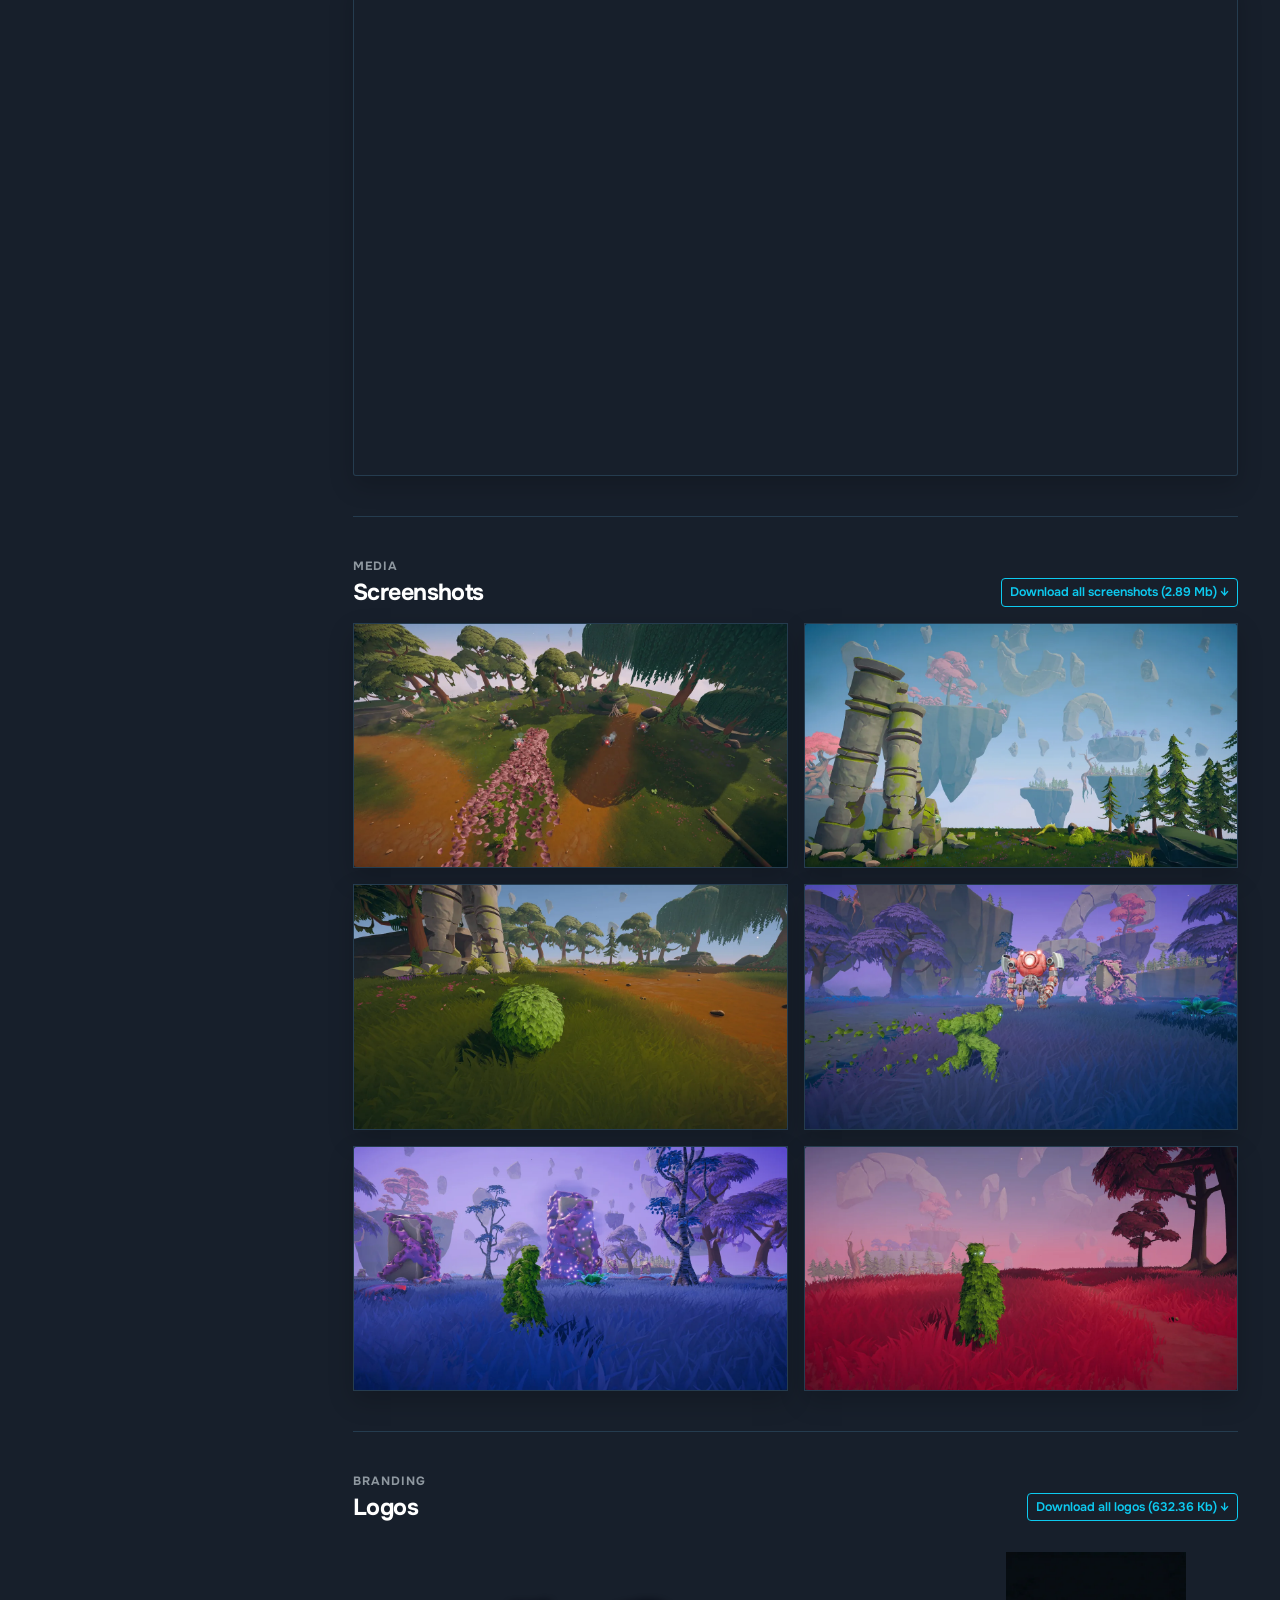
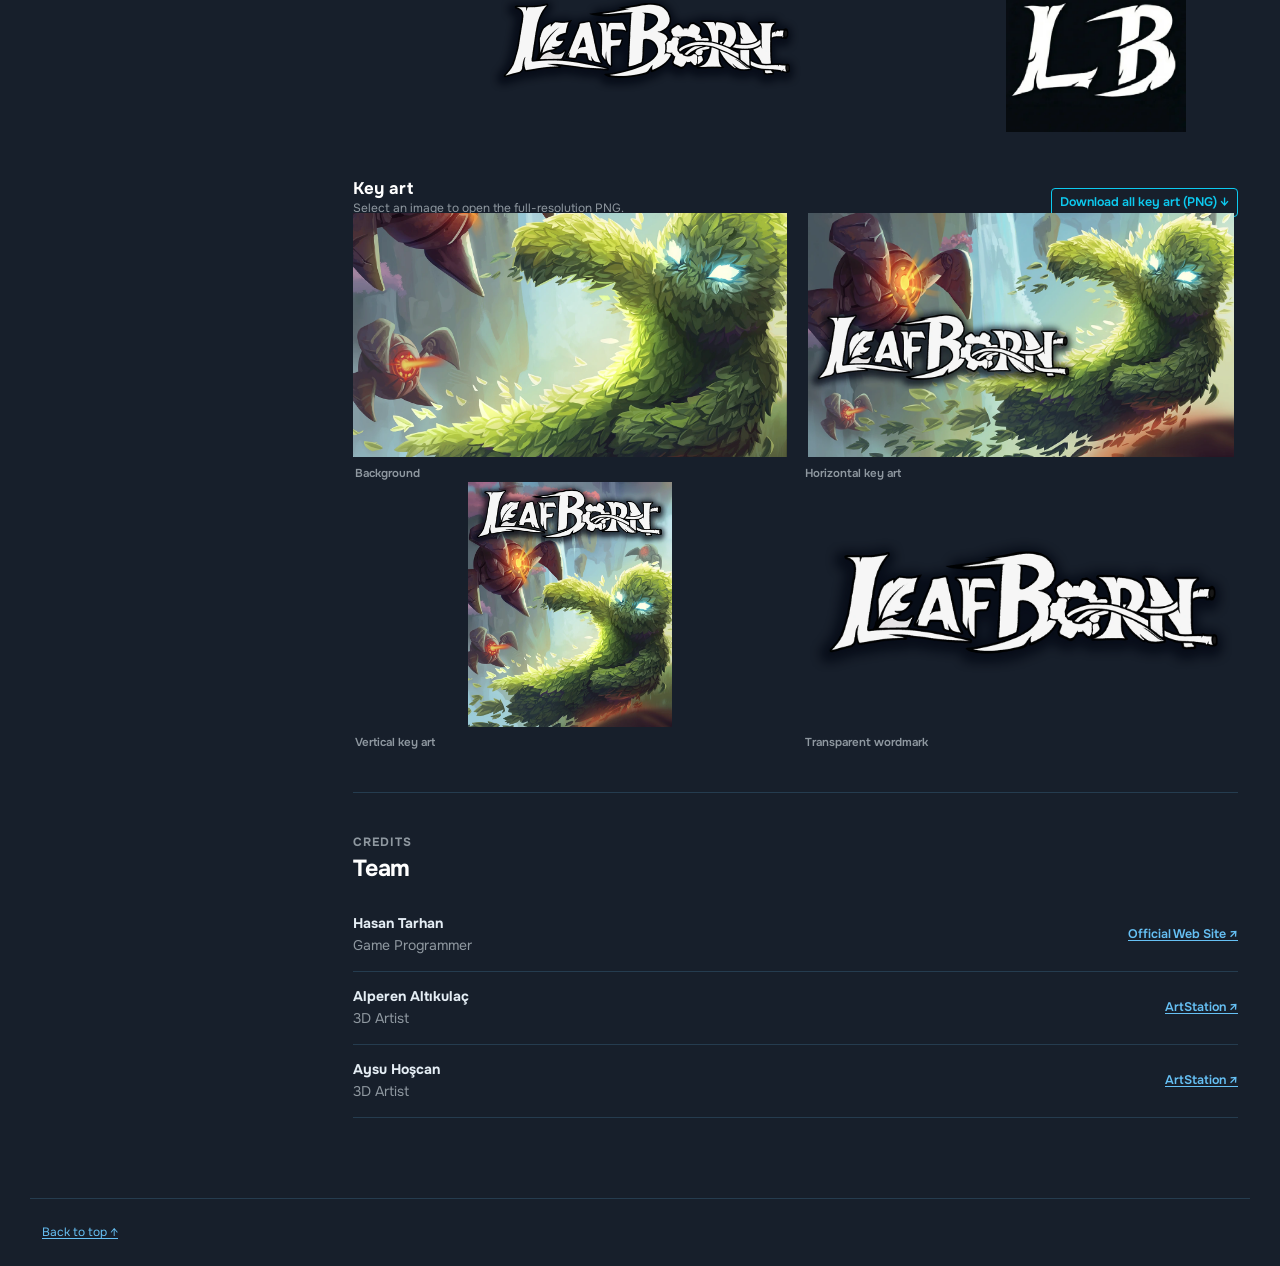
==== commit 20bd6900: "push" ====
--- a/index.html
+++ b/index.html
@@ -11,7 +11,8 @@
   <meta property="og:type" content="website">
   <meta property="og:image" content="https://leafborngame.net/press-assets/header.webp">
   <link rel="canonical" href="https://leafborngame.net/">
-  <link rel="icon" href="press-assets/logo-mark.png" type="image/png">
+  <link rel="icon" href="/favicon-96x96.png" type="image/png" sizes="96x96">
+  <link rel="shortcut icon" href="/favicon.ico" type="image/x-icon">
   <link rel="preconnect" href="https://fonts.googleapis.com">
   <link rel="preconnect" href="https://fonts.gstatic.com" crossorigin>
   <link href="https://fonts.googleapis.com/css2?family=Onest:wght@400;500;600;700;800&display=swap" rel="stylesheet">
@@ -25,9 +26,22 @@
 
   <header class="press-banner" aria-label="Leafborn key art" data-i18n-attr="aria-label:a11y.banner">
     <img src="press-assets/key-art/background.webp" alt="Leafborn facing a Null robot in the world of Canopy" data-i18n-attr="alt:a11y.bannerAlt">
-    <div class="language-picker">
-      <label for="language-select" data-i18n="language.label">Language</label>
-      <select id="language-select" class="form-select form-select-sm" data-bs-theme="dark" aria-label="Language" data-i18n-attr="aria-label:language.label">
+    <details class="language-picker">
+      <label class="visually-hidden" for="language-select" data-i18n="language.label">Language</label>
+      <summary class="language-trigger" aria-label="Language">
+        <i class="bi bi-globe2" aria-hidden="true"></i>
+        <span class="language-current-code">EN</span>
+        <i class="bi bi-chevron-up language-chevron" aria-hidden="true"></i>
+      </summary>
+      <div class="language-menu" id="language-menu" role="listbox" aria-label="Language options">
+        <button type="button" role="option" data-language="en"><span class="language-flag flag-us" aria-hidden="true"></span><span>US</span><strong>EN</strong></button>
+        <button type="button" role="option" data-language="tr"><span class="language-flag flag-tr" aria-hidden="true"></span><span>TR</span><strong>TR</strong></button>
+        <button type="button" role="option" data-language="de"><span class="language-flag flag-de" aria-hidden="true"></span><span>DE</span><strong>DE</strong></button>
+        <button type="button" role="option" data-language="fr"><span class="language-flag flag-fr" aria-hidden="true"></span><span>FR</span><strong>FR</strong></button>
+        <button type="button" role="option" data-language="pt-BR"><span class="language-flag flag-br" aria-hidden="true"></span><span>BR</span><strong>PT</strong></button>
+        <button type="button" role="option" data-language="ru"><span class="language-flag flag-ru" aria-hidden="true"></span><span>RU</span><strong>RU</strong></button>
+      </div>
+      <select id="language-select" class="language-native-select" tabindex="-1" aria-hidden="true" data-i18n-attr="aria-label:language.label">
         <option value="en">English</option>
         <option value="tr">Türkçe</option>
         <option value="de">Deutsch</option>
@@ -35,7 +49,7 @@
         <option value="pt-BR">Português (Brasil)</option>
         <option value="ru">Русский</option>
       </select>
-    </div>
+    </details>
   </header>
 
   <main class="container press-layout" id="press-content">
@@ -48,10 +62,10 @@
         <p class="publisher"><span data-i18n="sidebar.by">By</span> Green Cat Games</p>
 
         <nav class="section-nav nav flex-column" aria-label="Press kit sections" data-i18n-attr="aria-label:a11y.sectionNav">
+          <a class="nav-link" href="#descriptions" data-i18n="nav.descriptions">Descriptions</a>
+          <a class="nav-link" href="#press" data-i18n="nav.press">Press</a>
           <a class="nav-link" href="#trailer" data-i18n="trailer.heading">Trailer</a>
           <a class="nav-link" href="#media" data-i18n="nav.media">Media</a>
-          <a class="nav-link" href="#press" data-i18n="nav.press">Press</a>
-          <a class="nav-link" href="#descriptions" data-i18n="nav.descriptions">Descriptions</a>
           <a class="nav-link" href="#branding" data-i18n="nav.branding">Branding</a>
           <a class="nav-link" href="#credits" data-i18n="nav.credits">Credits</a>
         </nav>
@@ -140,18 +154,34 @@
             <p class="col-md-6 mb-0 text-md-end press-coverage-intro" data-i18n="press.intro">Featured by gaming outlets across Japan, North America, Europe, Türkiye and beyond.</p>
           </div>
 
-          <ul class="press-source-list list-unstyled d-flex flex-wrap align-items-baseline gap-2 gap-md-3 mb-0" aria-label="Selected press coverage" data-i18n-attr="aria-label:press.selectedLabel">
-            <li class="press-source-item"><a class="press-source-link" href="https://www.ign.com/games/leafborn" target="_blank" rel="noopener">IGN <i class="bi bi-arrow-up-right" aria-hidden="true"></i></a></li>
-            <li class="press-source-item"><a class="press-source-link" href="https://www.famitsu.com/article/202605/74815" target="_blank" rel="noopener">Famitsu <i class="bi bi-arrow-up-right" aria-hidden="true"></i></a></li>
-            <li class="press-source-item"><a class="press-source-link" href="https://news.denfaminicogamer.jp/tag/leafborn" target="_blank" rel="noopener">Denfaminicogamer <i class="bi bi-arrow-up-right" aria-hidden="true"></i></a></li>
-            <li class="press-source-item"><a class="press-source-link" href="https://80.lv/articles/play-as-shapeshifting-leaf-creature-in-this-fast-paced-roguelite-action-game" target="_blank" rel="noopener">80 Level <i class="bi bi-arrow-up-right" aria-hidden="true"></i></a></li>
-            <li class="press-source-item"><a class="press-source-link" href="https://automaton-media.com/articles/newsjp/20260515-443303/" target="_blank" rel="noopener">AUTOMATON <i class="bi bi-arrow-up-right" aria-hidden="true"></i></a></li>
-            <li class="press-source-item"><a class="press-source-link" href="https://www.gamespark.jp/article/2026/05/18/166576.html" target="_blank" rel="noopener">Game*Spark <i class="bi bi-arrow-up-right" aria-hidden="true"></i></a></li>
-            <li class="press-source-item"><a class="press-source-link" href="https://nichegamer.com/leafborn-announced/" target="_blank" rel="noopener">Niche Gamer <i class="bi bi-arrow-up-right" aria-hidden="true"></i></a></li>
-            <li class="press-source-item"><a class="press-source-link" href="https://game.udn.com/game/story/122089/9469457" target="_blank" rel="noopener">udn Game <i class="bi bi-arrow-up-right" aria-hidden="true"></i></a></li>
-            <li class="press-source-item"><a class="press-source-link" href="https://oyungezer.com.tr/haber/yerli-oyun-leafborn-japonlarin-ilgisini-cekmeyi-basardi/detay" target="_blank" rel="noopener">Oyungezer <i class="bi bi-arrow-up-right" aria-hidden="true"></i></a></li>
-            <li class="press-source-item"><a class="press-source-link" href="https://www.turunculevye.com/turk-oyunu-leafborn-japon-oyuncular-ilgi-yogunlugu/" target="_blank" rel="noopener">Turuncu Levye <i class="bi bi-arrow-up-right" aria-hidden="true"></i></a></li>
-          </ul>
+          <div class="press-logo-marquee" aria-label="Selected press coverage" data-i18n-attr="aria-label:press.selectedLabel">
+            <div class="press-logo-track">
+              <ul class="press-logo-list list-unstyled mb-0">
+                <li><a class="press-logo-link" href="https://www.ign.com/games/leafborn" target="_blank" rel="noopener" aria-label="Read Leafborn coverage on IGN" title="IGN"><img src="https://www.google.com/s2/favicons?domain=ign.com&amp;sz=128" alt=""><span class="press-logo-name">IGN</span></a></li>
+                <li><a class="press-logo-link" href="https://www.famitsu.com/article/202605/74815" target="_blank" rel="noopener" aria-label="Read Leafborn coverage on Famitsu" title="Famitsu"><img src="https://www.google.com/s2/favicons?domain=famitsu.com&amp;sz=128" alt=""><span class="press-logo-name">Famitsu</span></a></li>
+                <li><a class="press-logo-link" href="https://news.denfaminicogamer.jp/tag/leafborn" target="_blank" rel="noopener" aria-label="Read Leafborn coverage on Denfaminicogamer" title="Denfaminicogamer"><img src="https://www.google.com/s2/favicons?domain=news.denfaminicogamer.jp&amp;sz=128" alt=""><span class="press-logo-name">Denfaminicogamer</span></a></li>
+                <li><a class="press-logo-link" href="https://80.lv/articles/play-as-shapeshifting-leaf-creature-in-this-fast-paced-roguelite-action-game" target="_blank" rel="noopener" aria-label="Read Leafborn coverage on 80 Level" title="80 Level"><img src="https://www.google.com/s2/favicons?domain=80.lv&amp;sz=128" alt=""><span class="press-logo-name">80 Level</span></a></li>
+                <li><a class="press-logo-link" href="https://automaton-media.com/articles/newsjp/20260515-443303/" target="_blank" rel="noopener" aria-label="Read Leafborn coverage on AUTOMATON" title="AUTOMATON"><img src="https://www.google.com/s2/favicons?domain=automaton-media.com&amp;sz=128" alt=""><span class="press-logo-name">AUTOMATON</span></a></li>
+                <li><a class="press-logo-link" href="https://www.gamespark.jp/article/2026/05/18/166576.html" target="_blank" rel="noopener" aria-label="Read Leafborn coverage on Game*Spark" title="Game*Spark"><img src="https://www.google.com/s2/favicons?domain=gamespark.jp&amp;sz=128" alt=""><span class="press-logo-name">Game*Spark</span></a></li>
+                <li><a class="press-logo-link" href="https://nichegamer.com/leafborn-announced/" target="_blank" rel="noopener" aria-label="Read Leafborn coverage on Niche Gamer" title="Niche Gamer"><img src="https://www.google.com/s2/favicons?domain=nichegamer.com&amp;sz=128" alt=""><span class="press-logo-name">Niche Gamer</span></a></li>
+                <li><a class="press-logo-link" href="https://game.udn.com/game/story/122089/9469457" target="_blank" rel="noopener" aria-label="Read Leafborn coverage on udn Game" title="udn Game"><img src="https://www.google.com/s2/favicons?domain=game.udn.com&amp;sz=128" alt=""><span class="press-logo-name">udn Game</span></a></li>
+                <li><a class="press-logo-link" href="https://oyungezer.com.tr/haber/yerli-oyun-leafborn-japonlarin-ilgisini-cekmeyi-basardi/detay" target="_blank" rel="noopener" aria-label="Read Leafborn coverage on Oyungezer" title="Oyungezer"><img src="https://www.google.com/s2/favicons?domain=oyungezer.com.tr&amp;sz=128" alt=""><span class="press-logo-name">Oyungezer</span></a></li>
+                <li><a class="press-logo-link" href="https://www.turunculevye.com/turk-oyunu-leafborn-japon-oyuncular-ilgi-yogunlugu/" target="_blank" rel="noopener" aria-label="Read Leafborn coverage on Turuncu Levye" title="Turuncu Levye"><img src="https://www.google.com/s2/favicons?domain=turunculevye.com&amp;sz=128" alt=""><span class="press-logo-name">Turuncu Levye</span></a></li>
+              </ul>
+              <ul class="press-logo-list list-unstyled mb-0" aria-hidden="true">
+                <li><a class="press-logo-link" href="https://www.ign.com/games/leafborn" target="_blank" rel="noopener" tabindex="-1"><img src="https://www.google.com/s2/favicons?domain=ign.com&amp;sz=128" alt=""><span class="press-logo-name">IGN</span></a></li>
+                <li><a class="press-logo-link" href="https://www.famitsu.com/article/202605/74815" target="_blank" rel="noopener" tabindex="-1"><img src="https://www.google.com/s2/favicons?domain=famitsu.com&amp;sz=128" alt=""><span class="press-logo-name">Famitsu</span></a></li>
+                <li><a class="press-logo-link" href="https://news.denfaminicogamer.jp/tag/leafborn" target="_blank" rel="noopener" tabindex="-1"><img src="https://www.google.com/s2/favicons?domain=news.denfaminicogamer.jp&amp;sz=128" alt=""><span class="press-logo-name">Denfaminicogamer</span></a></li>
+                <li><a class="press-logo-link" href="https://80.lv/articles/play-as-shapeshifting-leaf-creature-in-this-fast-paced-roguelite-action-game" target="_blank" rel="noopener" tabindex="-1"><img src="https://www.google.com/s2/favicons?domain=80.lv&amp;sz=128" alt=""><span class="press-logo-name">80 Level</span></a></li>
+                <li><a class="press-logo-link" href="https://automaton-media.com/articles/newsjp/20260515-443303/" target="_blank" rel="noopener" tabindex="-1"><img src="https://www.google.com/s2/favicons?domain=automaton-media.com&amp;sz=128" alt=""><span class="press-logo-name">AUTOMATON</span></a></li>
+                <li><a class="press-logo-link" href="https://www.gamespark.jp/article/2026/05/18/166576.html" target="_blank" rel="noopener" tabindex="-1"><img src="https://www.google.com/s2/favicons?domain=gamespark.jp&amp;sz=128" alt=""><span class="press-logo-name">Game*Spark</span></a></li>
+                <li><a class="press-logo-link" href="https://nichegamer.com/leafborn-announced/" target="_blank" rel="noopener" tabindex="-1"><img src="https://www.google.com/s2/favicons?domain=nichegamer.com&amp;sz=128" alt=""><span class="press-logo-name">Niche Gamer</span></a></li>
+                <li><a class="press-logo-link" href="https://game.udn.com/game/story/122089/9469457" target="_blank" rel="noopener" tabindex="-1"><img src="https://www.google.com/s2/favicons?domain=game.udn.com&amp;sz=128" alt=""><span class="press-logo-name">udn Game</span></a></li>
+                <li><a class="press-logo-link" href="https://oyungezer.com.tr/haber/yerli-oyun-leafborn-japonlarin-ilgisini-cekmeyi-basardi/detay" target="_blank" rel="noopener" tabindex="-1"><img src="https://www.google.com/s2/favicons?domain=oyungezer.com.tr&amp;sz=128" alt=""><span class="press-logo-name">Oyungezer</span></a></li>
+                <li><a class="press-logo-link" href="https://www.turunculevye.com/turk-oyunu-leafborn-japon-oyuncular-ilgi-yogunlugu/" target="_blank" rel="noopener" tabindex="-1"><img src="https://www.google.com/s2/favicons?domain=turunculevye.com&amp;sz=128" alt=""><span class="press-logo-name">Turuncu Levye</span></a></li>
+              </ul>
+            </div>
+          </div>
         </section>
 
         <hr class="press-coverage-divider">
@@ -244,9 +274,48 @@
   <script src="leaf-cursor-trail.js"></script>
   <script>
     (function () {
+      const languagePicker = document.querySelector('.language-picker');
+      const languageTrigger = document.querySelector('.language-trigger');
+      const languageMenu = document.querySelector('.language-menu');
+      const languageSelect = document.getElementById('language-select');
+      const languageOptions = Array.from(document.querySelectorAll('.language-menu [data-language]'));
+
+      function syncLanguageMenu() {
+        if (!languageSelect) return;
+        const language = languageSelect.value;
+        const option = languageOptions.find(function (item) { return item.dataset.language === language; });
+        if (option) languageTrigger.querySelector('.language-current-code').textContent = option.querySelector('strong').textContent;
+        languageOptions.forEach(function (item) {
+          const isActive = item === option;
+          item.setAttribute('aria-selected', isActive ? 'true' : 'false');
+          item.classList.toggle('is-active', isActive);
+        });
+      }
+
+      function closeLanguageMenu() {
+        languagePicker.removeAttribute('open');
+      }
+      languageOptions.forEach(function (option) {
+        option.addEventListener('click', function () {
+          languageSelect.value = option.dataset.language;
+          languageSelect.dispatchEvent(new Event('change', { bubbles: true }));
+          syncLanguageMenu();
+          closeLanguageMenu();
+          languageTrigger.focus();
+        });
+      });
+      languagePicker.addEventListener('keydown', function (event) {
+        if (event.key === 'Escape') {
+          closeLanguageMenu();
+          languageTrigger.focus();
+        }
+      });
+      languageSelect.addEventListener('change', syncLanguageMenu);
+      syncLanguageMenu();
+
       const pressBody = document.querySelector('.press-body');
       const pressSidebar = document.querySelector('.press-sidebar');
-      const sections = ['trailer', 'media', 'press', 'descriptions-row', 'branding', 'credits']
+      const sections = ['descriptions-row', 'press', 'trailer', 'media', 'branding', 'credits']
         .map(function (id) { return document.getElementById(id); });
       const separators = Array.from(pressBody.querySelectorAll(':scope > hr'));
 
--- a/presskit-clean.css
+++ b/presskit-clean.css
@@ -7,9 +7,33 @@
 .press-banner { position:relative; width:100%; height:335px; overflow:hidden; background:var(--bg-deep); border-bottom:1px solid rgba(102,192,244,.14); }
 .press-banner::after { content:""; position:absolute; inset:0; background:linear-gradient(180deg,rgba(10,18,28,.08) 35%,var(--bg) 100%); pointer-events:none; }
 .press-banner img { width:100%; height:100%; object-fit:cover; object-position:center 12%; filter:saturate(.82) brightness(.76); }
-.language-picker { position:absolute; z-index:2; top:1rem; right:1rem; display:flex; align-items:center; gap:.65rem; padding:.42rem .5rem .42rem .7rem; border:1px solid rgba(102,192,244,.24); border-radius:4px; background:rgba(16,24,34,.82); box-shadow:0 8px 24px rgba(0,0,0,.24); backdrop-filter:blur(8px); }
-.language-picker label { color:#c7d5e0; font-size:.72rem; font-weight:700; letter-spacing:.04em; text-transform:uppercase; }
-.language-picker select { min-width:96px; }
+.language-picker { position:absolute; z-index:4; top:1rem; right:1rem; }
+.language-trigger { display:flex; align-items:center; gap:.48rem; min-width:5.2rem; padding:.35rem .42rem; border:0; border-bottom:1px solid rgba(148,190,208,.18); color:#e7f0f4; background:rgba(10,22,30,.68); cursor:pointer; font-size:.78rem; font-weight:800; letter-spacing:.04em; list-style:none; }
+.language-trigger::-webkit-details-marker { display:none; }
+.language-trigger:hover,.language-trigger:focus-visible { color:#fff; background:rgba(16,35,46,.9); }
+.language-trigger > i:first-child { color:#eff7f8; font-size:.85rem; }
+.language-chevron { margin-left:auto; color:#aebfc8; font-size:.6rem; transition:transform .18s ease; }
+.language-picker[open] .language-chevron { transform:rotate(180deg); }
+.language-native-select { position:absolute; width:1px; height:1px; overflow:hidden; clip:rect(0 0 0 0); clip-path:inset(50%); white-space:nowrap; }
+.language-menu { position:absolute; top:2.35rem; right:0; display:grid; gap:.1rem; width:7.8rem; padding:.48rem; border:1px solid rgba(111,144,157,.2); border-radius:.42rem; background:#15151b; box-shadow:0 13px 26px rgba(0,0,0,.32); opacity:0; pointer-events:none; transform:translateY(-.35rem); transition:opacity .16s ease,transform .16s ease; }
+.language-picker[open] .language-menu { opacity:1; pointer-events:auto; transform:translateY(0); }
+.language-menu button { display:grid; grid-template-columns:1.25rem 1.5rem 1fr; gap:.35rem; align-items:center; padding:.48rem .38rem; border:0; border-radius:.2rem; color:#dde5e8; background:transparent; font-size:.72rem; text-align:left; }
+.language-menu button span { color:#9aa9ae; font-size:.6rem; font-weight:800; }
+.language-menu button .language-flag { position:relative; display:block; width:1.15rem; height:.78rem; overflow:hidden; border:1px solid rgba(255,255,255,.18); border-radius:2px; }
+.language-menu button .flag-us { background:linear-gradient(180deg,#b22234 0 14%,#fff 14% 28%,#b22234 28% 42%,#fff 42% 56%,#b22234 56% 70%,#fff 70% 84%,#b22234 84%); }
+.language-menu button .flag-us::before { content:""; position:absolute; inset:0 auto auto 0; width:45%; height:54%; background:#3c3b6e; }
+.language-menu button .flag-tr { background:#e30a17; }
+.language-menu button .flag-tr::before { content:""; position:absolute; width:.43rem; height:.43rem; left:.29rem; top:.16rem; border-radius:50%; background:#fff; }
+.language-menu button .flag-tr::after { content:""; position:absolute; width:.34rem; height:.34rem; left:.38rem; top:.205rem; border-radius:50%; background:#e30a17; }
+.language-menu button .flag-de { background:linear-gradient(#111 0 33%,#d00 33% 66%,#ffce00 66%); }
+.language-menu button .flag-fr { background:linear-gradient(90deg,#0055a4 0 33%,#fff 33% 66%,#ef4135 66%); }
+.language-menu button .flag-br { background:#009c3b; }
+.language-menu button .flag-br::before { content:""; position:absolute; left:.3rem; top:.08rem; width:.48rem; height:.48rem; transform:rotate(45deg); background:#ffdf00; }
+.language-menu button .flag-br::after { content:""; position:absolute; left:.46rem; top:.24rem; width:.18rem; height:.18rem; border-radius:50%; background:#002776; }
+.language-menu button .flag-ru { background:linear-gradient(#fff 0 33%,#244aa5 33% 66%,#d52b1e 66%); }
+.language-menu button strong { font-size:.78rem; letter-spacing:.04em; }
+.language-menu button:hover,.language-menu button:focus-visible,.language-menu button.is-active { color:#fff; background:#24212a; }
+.language-menu button.is-active strong { color:var(--green); }
 .press-layout { max-width:1220px; padding-bottom:5rem; }
 .press-sidebar { position:relative; margin-top:-166px; }
 .box-art-link { display:block; width:100%; max-width:286px; border-radius:8px; }
@@ -36,11 +60,17 @@
 .press-coverage { scroll-margin-top:2.5rem; }
 .press-coverage h2 { font-size:1.72rem; }
 .press-coverage-intro { color:#aebbc6; font-size:.8rem; }
-.press-source-list { row-gap:.7rem!important; }
-.press-source-item { display:inline-flex; align-items:center; }
-.press-source-link { color:#dbe6ed; font-size:1rem; font-weight:600; letter-spacing:-.02em; text-decoration:underline; text-decoration-color:transparent; text-decoration-thickness:1px; text-underline-offset:.25em; transition:color .15s ease,text-decoration-color .15s ease; }
-.press-source-link i { color:var(--muted); font-size:.62em; }
-.press-source-link:hover,.press-source-link:focus-visible { color:var(--blue); text-decoration-color:currentColor; }
+.press-logo-marquee { position:relative; overflow:hidden; padding:.35rem 0; mask-image:linear-gradient(90deg,transparent,#000 6%,#000 94%,transparent); -webkit-mask-image:linear-gradient(90deg,transparent,#000 6%,#000 94%,transparent); }
+.press-logo-track { display:flex; width:max-content; animation:press-logo-marquee 80s linear infinite; }
+.press-logo-marquee:hover .press-logo-track,.press-logo-marquee:focus-within .press-logo-track { animation-play-state:paused; }
+.press-logo-list { display:flex; flex:none; gap:.75rem; padding-right:.75rem; }
+.press-logo-link { display:flex; width:7rem; height:6.2rem; flex-direction:column; align-items:center; justify-content:center; gap:.55rem; color:#dbe6ed; text-decoration:none; transition:transform .18s ease; }
+.press-logo-link img { width:3.35rem; height:3.35rem; object-fit:contain; filter:saturate(1.12) brightness(1.08); opacity:1; transition:filter .18s ease,opacity .18s ease; }
+.press-logo-name { max-width:7rem; overflow:hidden; color:#dbe6ed; font-size:.7rem; font-weight:700; letter-spacing:.01em; line-height:1.1; opacity:0; text-align:center; text-overflow:ellipsis; transform:translateY(.3rem); transition:opacity .18s ease,transform .18s ease; white-space:nowrap; }
+.press-logo-link:hover,.press-logo-link:focus-visible { transform:translateY(-2px); }
+.press-logo-link:hover .press-logo-name,.press-logo-link:focus-visible .press-logo-name { opacity:1; transform:translateY(0); }
+.press-logo-link:hover img,.press-logo-link:focus-visible img { filter:saturate(1.35) brightness(1.2); opacity:1; }
+@keyframes press-logo-marquee { to { transform:translateX(-50%); } }
 .press-coverage-divider { margin:2rem 0 2.5rem; }
 h2 { margin:0 0 1rem; color:var(--heading); font-size:1.45rem; font-weight:700; letter-spacing:-.025em; }
 h3 { margin:1.15rem 0 .45rem; color:#e5eef5; font-size:.86rem; font-weight:700; }
@@ -94,6 +124,6 @@
 :focus-visible { outline:2px solid var(--blue); outline-offset:3px; }
 @media (min-width:992px) { .press-sidebar.can-stick { position:sticky; top:1.5rem; align-self:flex-start; } }
 @media (max-width:991.98px) { .press-banner { height:235px; } .press-layout { max-width:760px; } .press-sidebar { margin-top:-95px; display:grid; grid-template-columns:180px 1fr; gap:0 1.5rem; } .box-art-link { grid-row:1 / span 6; } .press-sidebar h1 { align-self:end; } .section-nav { flex-direction:row!important; flex-wrap:wrap; gap:.2rem 1rem; } .download-all,.sidebar-steam { max-width:230px; } .sidebar-factsheet { grid-column:1/-1; max-width:none; } .press-body { padding-top:1rem; } }
-@media (max-width:575.98px) { body { font-size:13.5px; } .press-banner { height:170px; } .language-picker { top:.7rem; right:.7rem; gap:.45rem; padding:.35rem .4rem .35rem .55rem; } .language-picker label { font-size:.65rem; } .language-picker select { min-width:88px; } .press-layout { padding-left:1.1rem; padding-right:1.1rem; } .press-sidebar { margin-top:-55px; display:grid; grid-template-columns:118px 1fr; gap:0 1rem; } .box-art,.box-art-link { border-radius:5px; } .press-sidebar h1 { font-size:1.35rem; } .publisher { margin-bottom:.5rem; } .section-nav { grid-column:1/-1; margin-top:1rem; } .download-all,.sidebar-steam { grid-column:1/-1; max-width:none; } .sidebar-factsheet { grid-column:1/-1; grid-template-columns:1fr; } .sidebar-factsheet h2,.sidebar-factsheet .social-media-block { grid-column:auto; } .press-coverage h2 { font-size:1.48rem; } .section-heading-row,.credit-row,.key-art-heading { align-items:flex-start; flex-direction:column; } .branding-grid a { min-height:160px; } .key-art-grid a { padding:.35rem; } }
+@media (max-width:575.98px) { body { font-size:13.5px; } .press-banner { height:170px; } .language-picker { top:.7rem; right:.7rem; } .language-menu { width:7.4rem; } .press-layout { padding-left:1.1rem; padding-right:1.1rem; } .press-sidebar { margin-top:-55px; display:grid; grid-template-columns:118px 1fr; gap:0 1rem; } .box-art,.box-art-link { border-radius:5px; } .press-sidebar h1 { font-size:1.35rem; } .publisher { margin-bottom:.5rem; } .section-nav { grid-column:1/-1; margin-top:1rem; } .download-all,.sidebar-steam { grid-column:1/-1; max-width:none; } .sidebar-factsheet { grid-column:1/-1; grid-template-columns:1fr; } .sidebar-factsheet h2,.sidebar-factsheet .social-media-block { grid-column:auto; } .press-coverage h2 { font-size:1.48rem; } .press-logo-link { width:5.8rem; height:5.7rem; } .press-logo-link img { width:2.8rem; height:2.8rem; } .section-heading-row,.credit-row,.key-art-heading { align-items:flex-start; flex-direction:column; } .branding-grid a { min-height:160px; } .key-art-grid a { padding:.35rem; } }
 @media (max-width:575.98px) { .key-art-grid a { padding:0; } }
-@media (prefers-reduced-motion:reduce) { html { scroll-behavior:auto; } .press-source-link { transition:none; } }
+@media (prefers-reduced-motion:reduce) { html { scroll-behavior:auto; } .press-logo-track { animation:none; } .press-logo-link,.press-logo-link img,.language-menu,.language-chevron { transition:none; } }
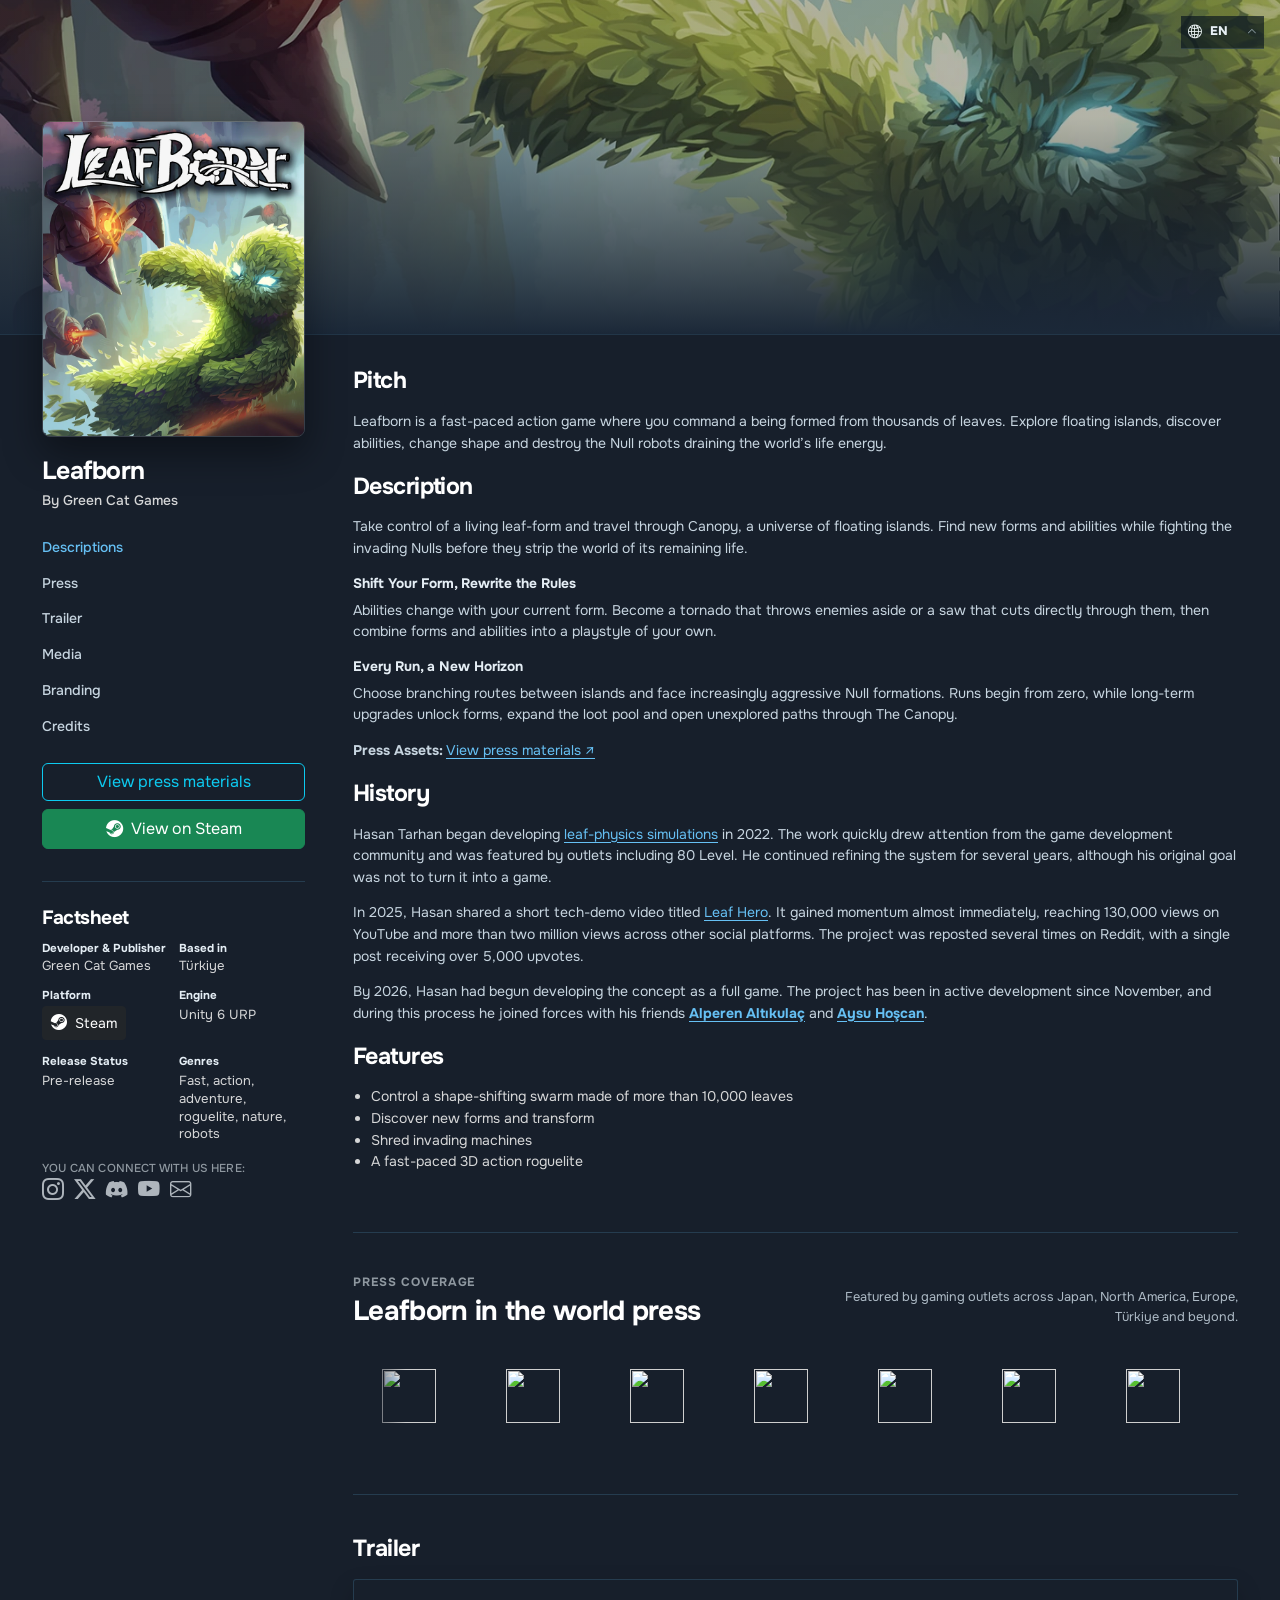
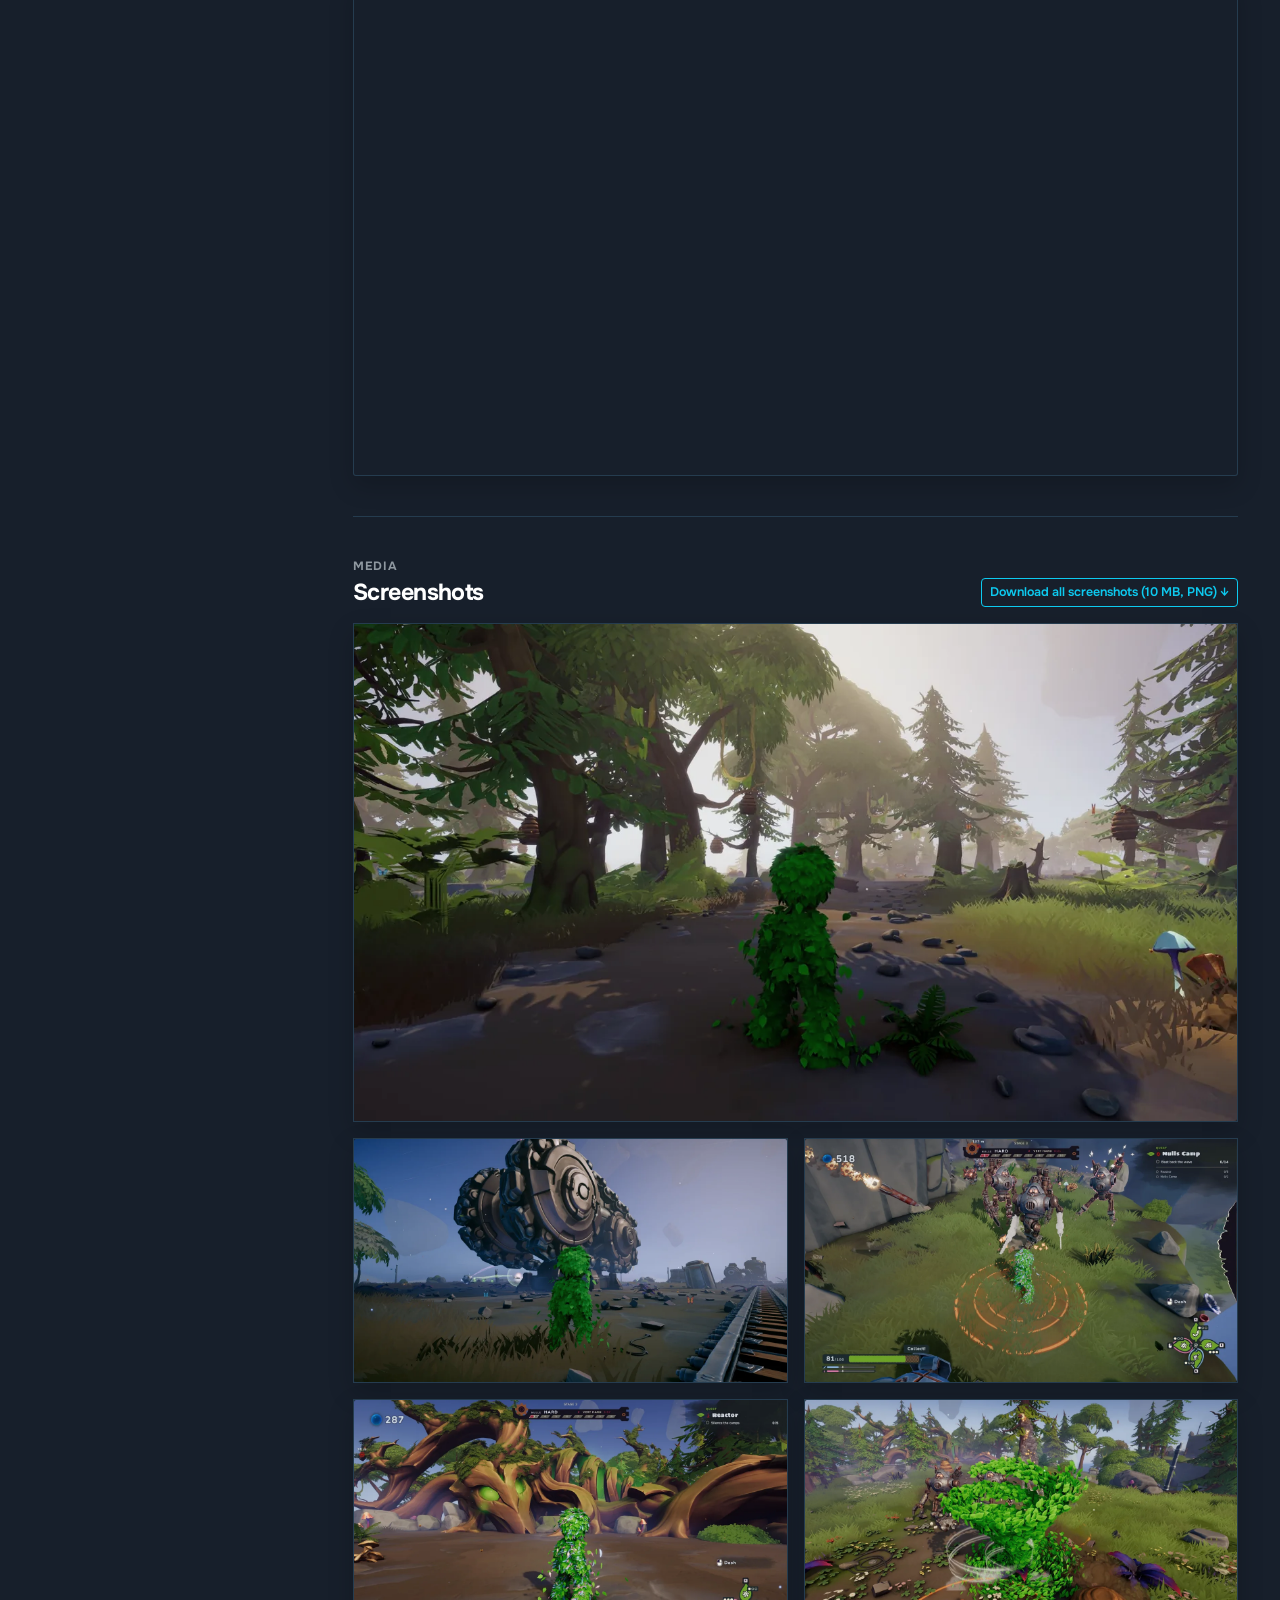
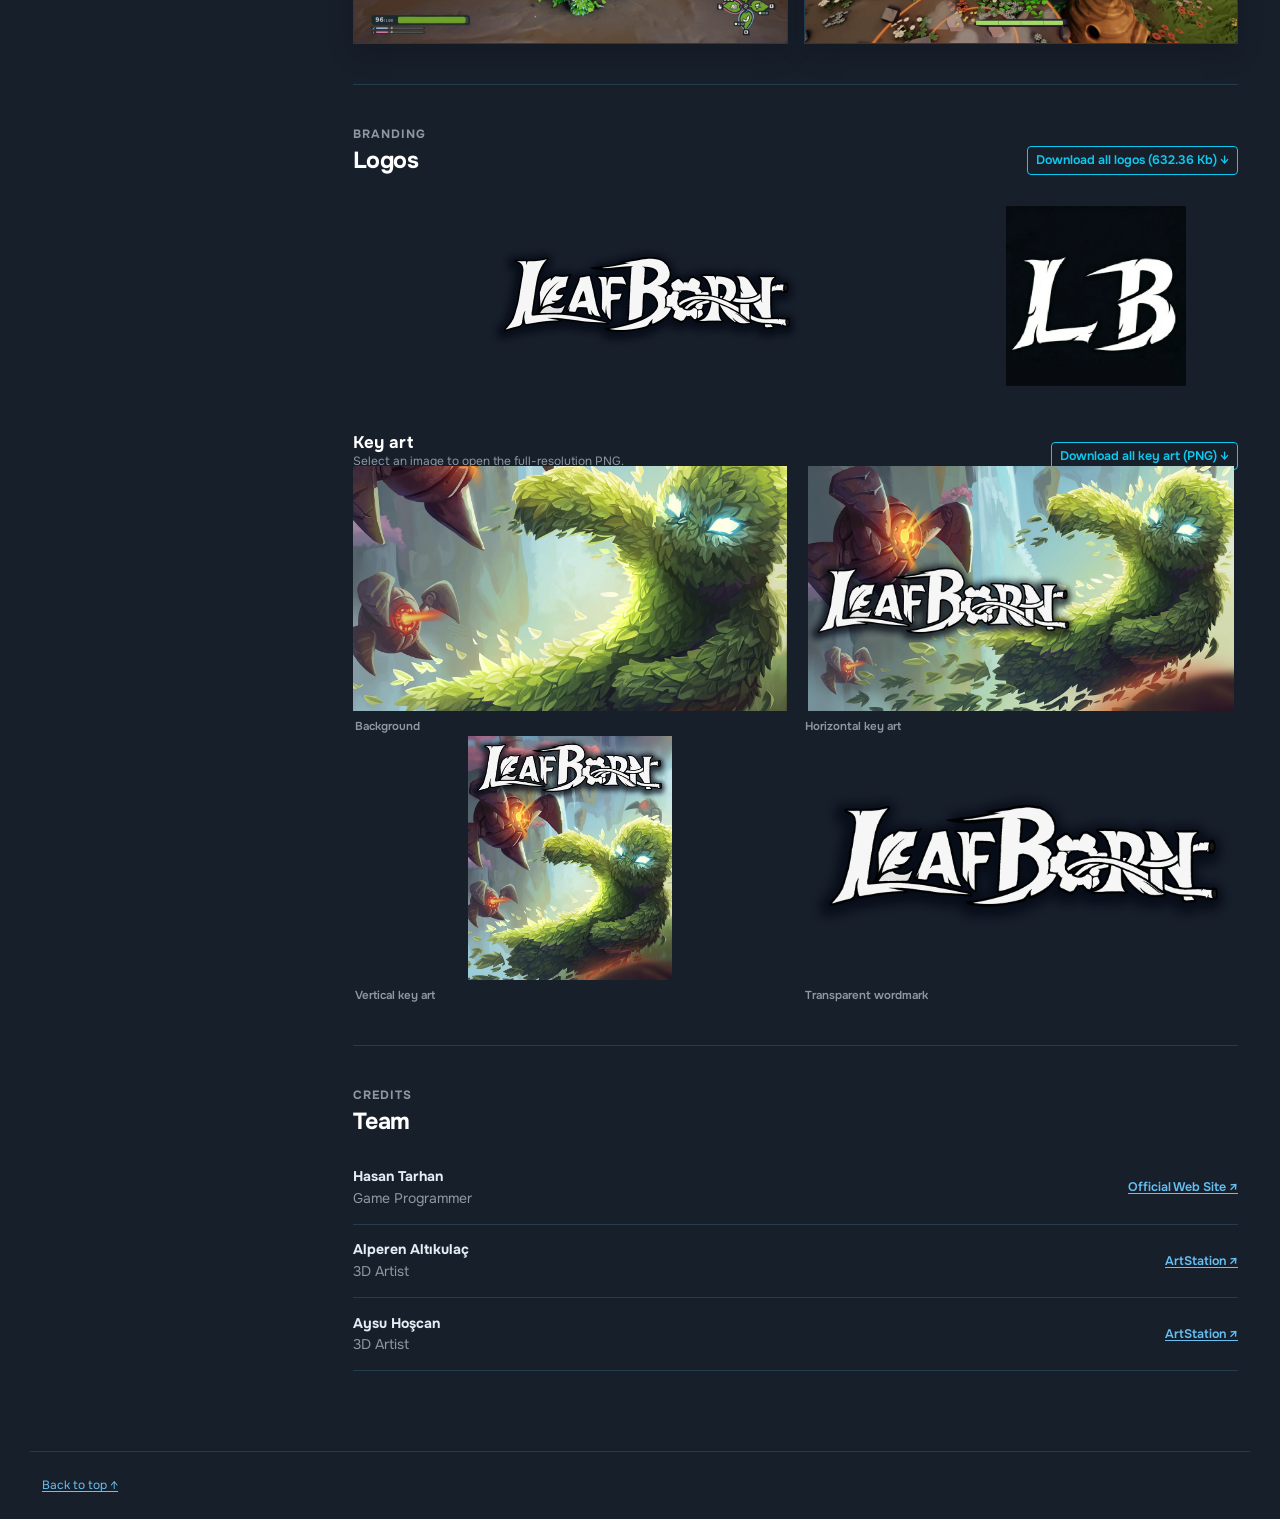
==== commit 66fec4dc: "Update screenshots with new gameplay images Replace screenshots with 5 new shots: optimized 1280px W" ====
--- a/index.html
+++ b/index.html
@@ -204,15 +204,14 @@
         <section class="content-section" id="media">
           <div class="section-heading-row">
             <div><p class="section-kicker" data-i18n="media.kicker">Media</p><h2 data-i18n="media.heading">Screenshots</h2></div>
-            <a class="btn btn-outline-info btn-sm" href="https://cdn.impress.games/presskits/9cdea96530f71172c09994beea340566/screenshots.zip?t=1777238227" target="_blank" rel="noopener" data-i18n="media.download">Download all screenshots (2.89 Mb) ↓</a>
+            <a class="btn btn-outline-info btn-sm" href="press-assets/screenshots.zip" download data-i18n="media.download">Download all screenshots (10 MB, PNG) ↓</a>
           </div>
           <div class="row g-3 media-grid">
-            <div class="col-md-6"><a href="press-assets/screenshot-1.png" target="_blank"><img src="press-assets/previews/screenshot-1.webp" alt="Leafborn gameplay screenshot 1" loading="lazy" data-i18n-attr="alt:a11y.screenshot1"></a></div>
-            <div class="col-md-6"><a href="press-assets/screenshot-2.png" target="_blank"><img src="press-assets/previews/screenshot-2.webp" alt="Leafborn gameplay screenshot 2" loading="lazy" data-i18n-attr="alt:a11y.screenshot2"></a></div>
-            <div class="col-md-6"><a href="press-assets/screenshot-3.png" target="_blank"><img src="press-assets/previews/screenshot-3.webp" alt="Leafborn gameplay screenshot 3" loading="lazy" data-i18n-attr="alt:a11y.screenshot3"></a></div>
-            <div class="col-md-6"><a href="press-assets/screenshot-4.png" target="_blank"><img src="press-assets/previews/screenshot-4.webp" alt="Leafborn gameplay screenshot 4" loading="lazy" data-i18n-attr="alt:a11y.screenshot4"></a></div>
-            <div class="col-md-6"><a href="press-assets/screenshot-5.png" target="_blank"><img src="press-assets/previews/screenshot-5.webp" alt="Leafborn gameplay screenshot 5" loading="lazy" data-i18n-attr="alt:a11y.screenshot5"></a></div>
-            <div class="col-md-6"><a href="press-assets/screenshot-6.png" target="_blank"><img src="press-assets/previews/screenshot-6.webp" alt="Leafborn gameplay screenshot 6" loading="lazy" data-i18n-attr="alt:a11y.screenshot6"></a></div>
+            <div class="col-12"><a href="press-assets/screenshot-1.png" target="_blank" rel="noopener"><img src="press-assets/previews/screenshot-1.webp" width="1280" height="720" alt="Leafborn gameplay screenshot 1" loading="lazy" data-i18n-attr="alt:a11y.screenshot1"></a></div>
+            <div class="col-md-6"><a href="press-assets/screenshot-2.png" target="_blank" rel="noopener"><img src="press-assets/previews/screenshot-2.webp" width="1280" height="720" alt="Leafborn gameplay screenshot 2" loading="lazy" data-i18n-attr="alt:a11y.screenshot2"></a></div>
+            <div class="col-md-6"><a href="press-assets/screenshot-3.png" target="_blank" rel="noopener"><img src="press-assets/previews/screenshot-3.webp" width="1280" height="720" alt="Leafborn gameplay screenshot 3" loading="lazy" data-i18n-attr="alt:a11y.screenshot3"></a></div>
+            <div class="col-md-6"><a href="press-assets/screenshot-4.png" target="_blank" rel="noopener"><img src="press-assets/previews/screenshot-4.webp" width="1280" height="720" alt="Leafborn gameplay screenshot 4" loading="lazy" data-i18n-attr="alt:a11y.screenshot4"></a></div>
+            <div class="col-md-6"><a href="press-assets/screenshot-5.png" target="_blank" rel="noopener"><img src="press-assets/previews/screenshot-5.webp" width="1280" height="720" alt="Leafborn gameplay screenshot 5" loading="lazy" data-i18n-attr="alt:a11y.screenshot5"></a></div>
           </div>
         </section>
 
--- a/presskit-clean.css
+++ b/presskit-clean.css
@@ -101,7 +101,7 @@
 .trailer-frame { position:relative; overflow:hidden; aspect-ratio:16/9; border:1px solid var(--line); border-radius:3px; background:var(--bg-deep); box-shadow:0 10px 24px rgba(0,0,0,.18); }
 .trailer-frame iframe { position:absolute; inset:0; width:100%; height:100%; border:0; }
 .media-grid a { display:block; overflow:hidden; border:1px solid var(--line); background:var(--bg-deep); box-shadow:0 10px 24px rgba(0,0,0,.18); }
-.media-grid img { width:100%; aspect-ratio:16/9; object-fit:cover; border-radius:2px; filter:saturate(.9); }
+.media-grid img { width:100%; height:auto; aspect-ratio:16/9; object-fit:cover; border-radius:2px; filter:saturate(.9); }
 .branding-grid a { display:flex; min-height:210px; height:100%; align-items:center; justify-content:center; overflow:hidden; padding:0; border:0; border-radius:0; background:none; }
 .branding-grid img { max-width:100%; max-height:180px; object-fit:contain; }
 .key-art-heading { display:flex; align-items:end; justify-content:space-between; gap:1rem; margin-top:2rem; margin-bottom:1rem; }
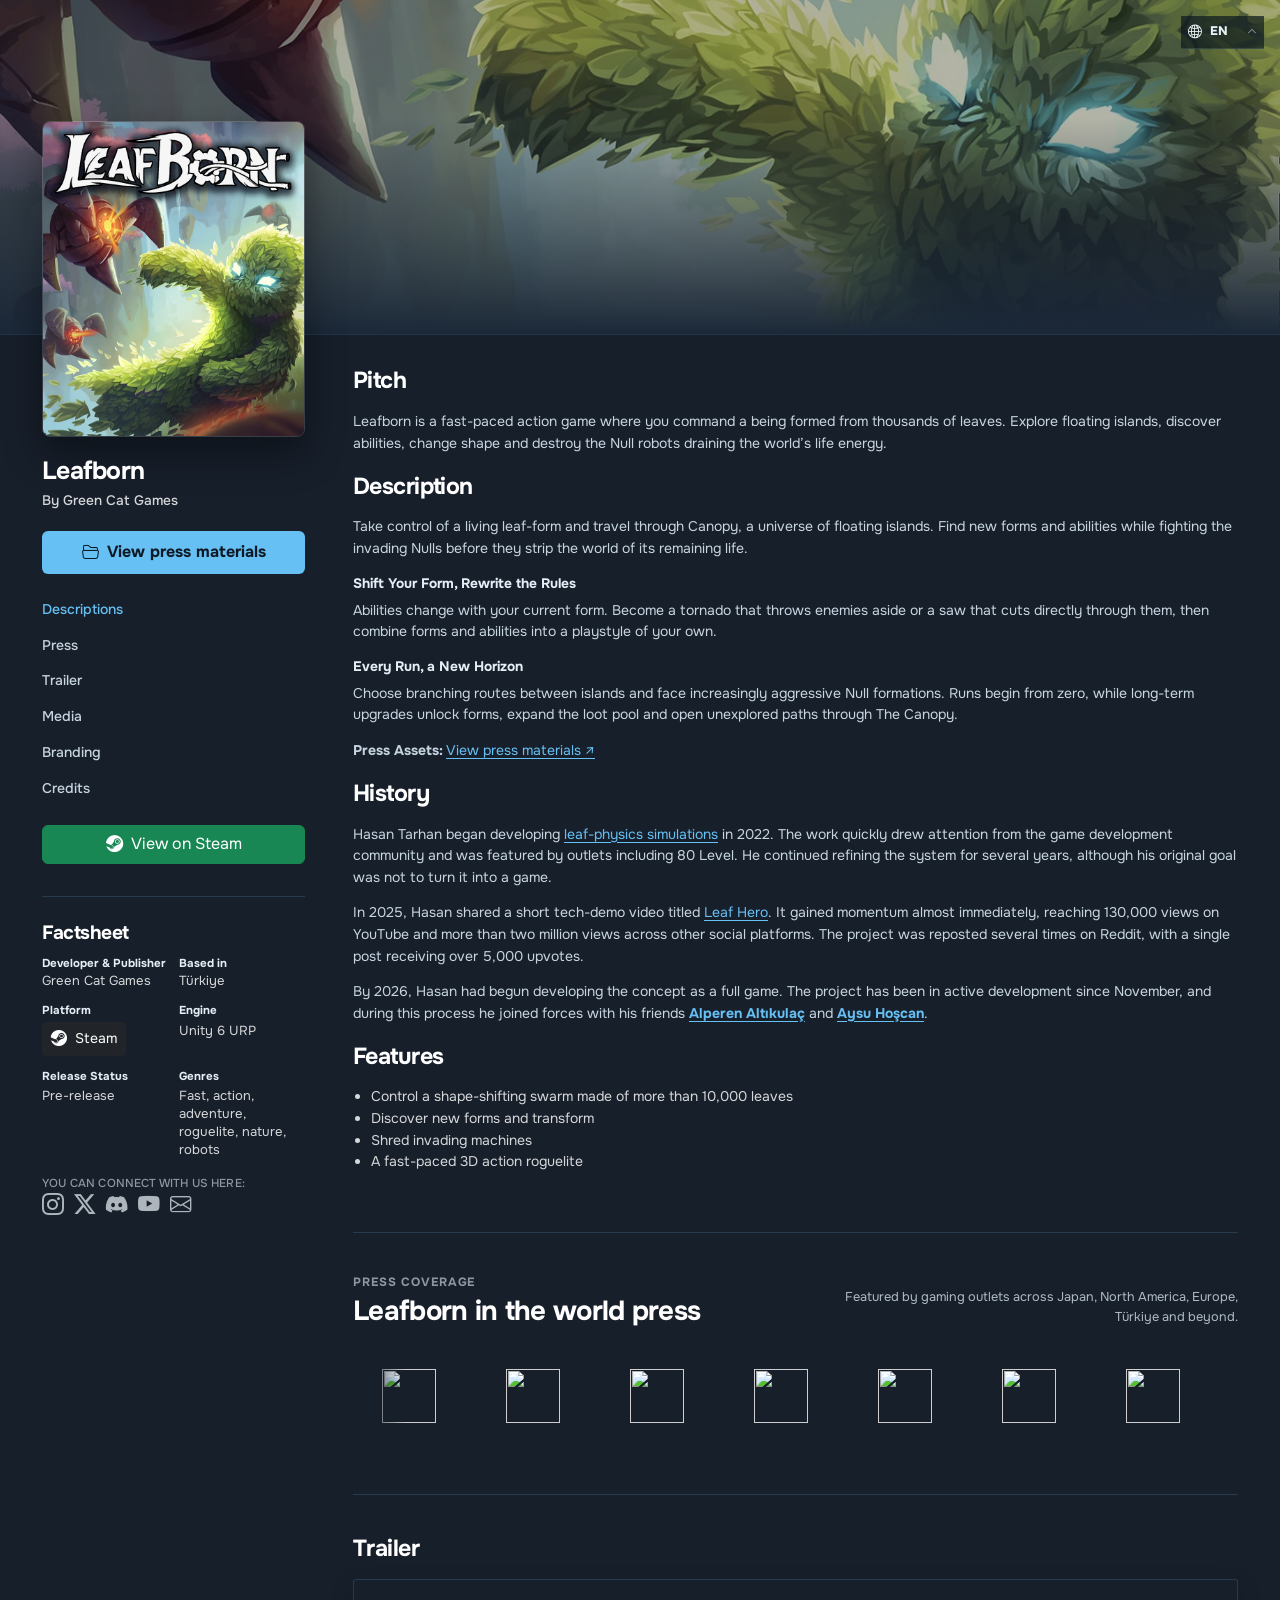
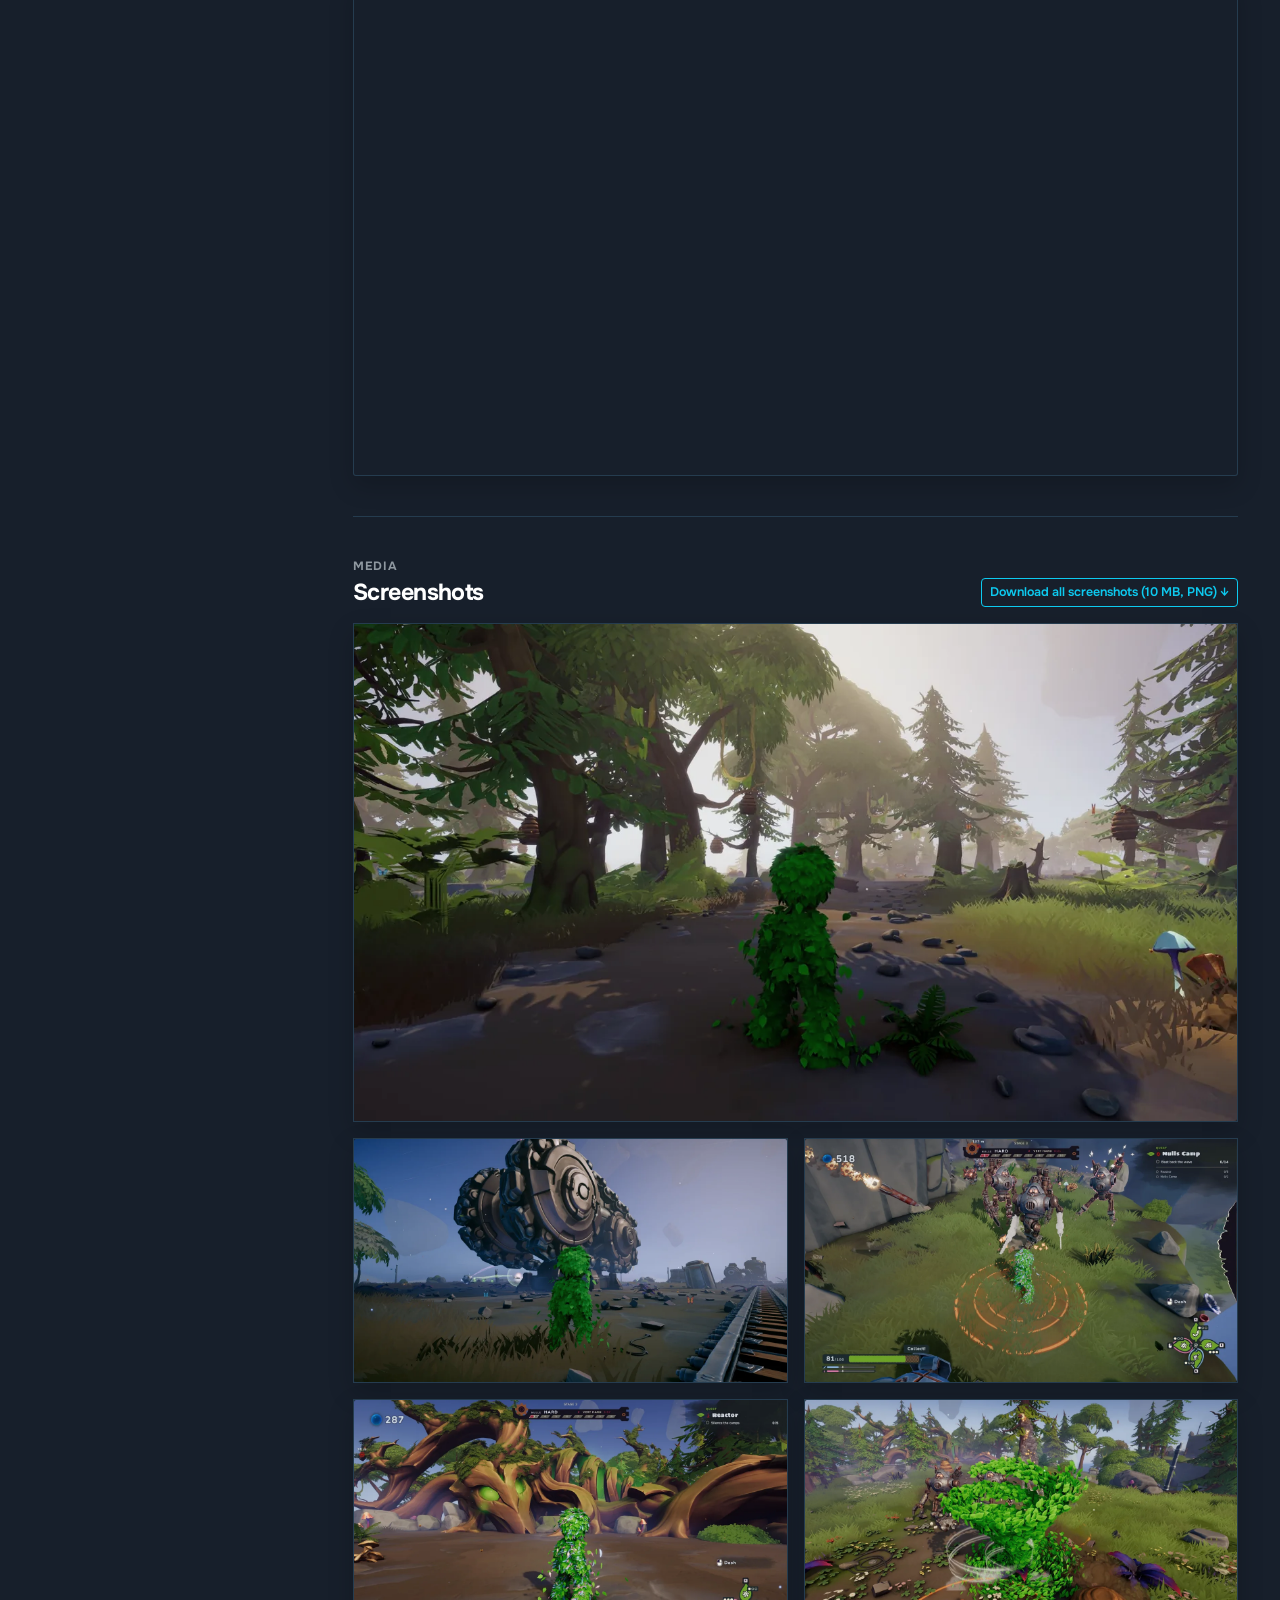
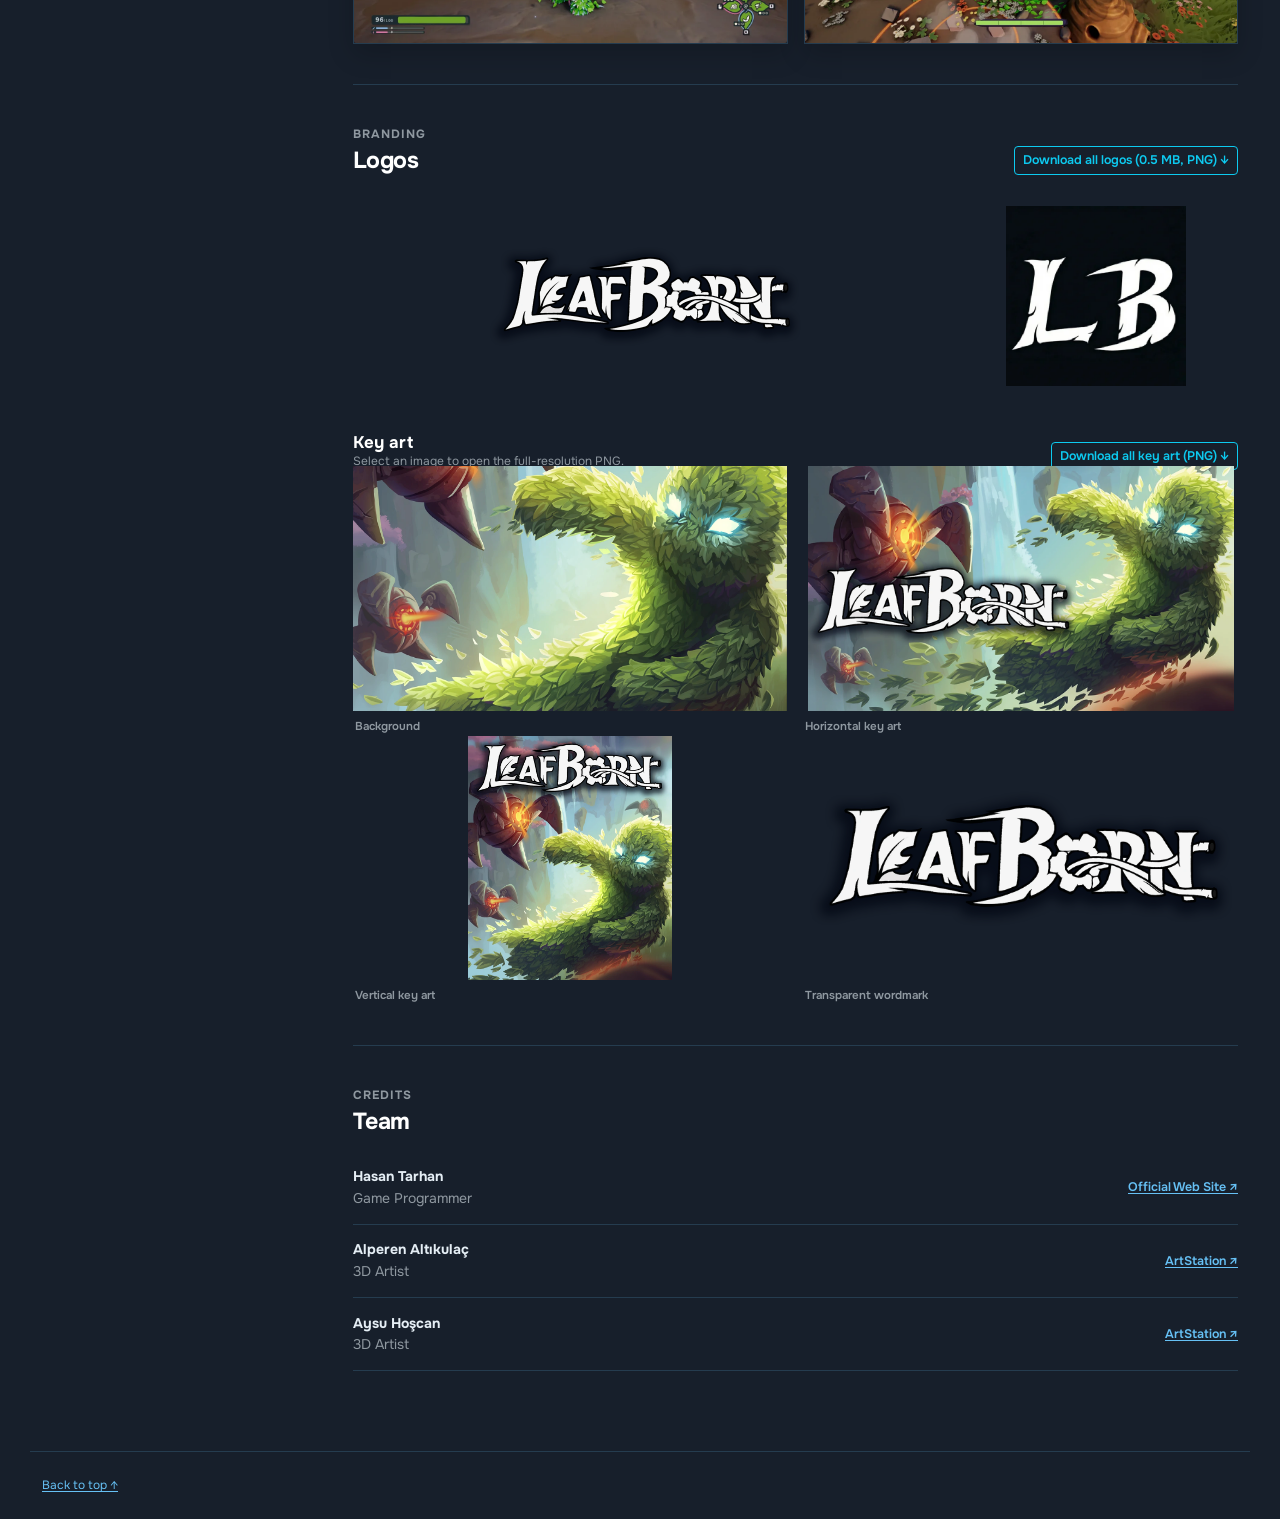
==== commit 032d885b: "Make press materials button more prominent and host logos zip locally Move the press materials butto" ====
--- a/index.html
+++ b/index.html
@@ -38,16 +38,28 @@
         <button type="button" role="option" data-language="tr"><span class="language-flag flag-tr" aria-hidden="true"></span><span>TR</span><strong>TR</strong></button>
         <button type="button" role="option" data-language="de"><span class="language-flag flag-de" aria-hidden="true"></span><span>DE</span><strong>DE</strong></button>
         <button type="button" role="option" data-language="fr"><span class="language-flag flag-fr" aria-hidden="true"></span><span>FR</span><strong>FR</strong></button>
+        <button type="button" role="option" data-language="it"><span class="language-flag flag-it" aria-hidden="true"></span><span>IT</span><strong>IT</strong></button>
+        <button type="button" role="option" data-language="es"><span class="language-flag flag-es" aria-hidden="true"></span><span>ES</span><strong>ES</strong></button>
         <button type="button" role="option" data-language="pt-BR"><span class="language-flag flag-br" aria-hidden="true"></span><span>BR</span><strong>PT</strong></button>
         <button type="button" role="option" data-language="ru"><span class="language-flag flag-ru" aria-hidden="true"></span><span>RU</span><strong>RU</strong></button>
+        <button type="button" role="option" data-language="el"><span class="language-flag flag-gr" aria-hidden="true"></span><span>GR</span><strong>EL</strong></button>
+        <button type="button" role="option" data-language="ja"><span class="language-flag flag-jp" aria-hidden="true"></span><span>JP</span><strong>JA</strong></button>
+        <button type="button" role="option" data-language="zh-CN"><span class="language-flag flag-cn" aria-hidden="true"></span><span>CN</span><strong>ZH</strong></button>
+        <button type="button" role="option" data-language="ko"><span class="language-flag flag-kr" aria-hidden="true"></span><span>KR</span><strong>KO</strong></button>
       </div>
       <select id="language-select" class="language-native-select" tabindex="-1" aria-hidden="true" data-i18n-attr="aria-label:language.label">
         <option value="en">English</option>
         <option value="tr">Türkçe</option>
         <option value="de">Deutsch</option>
         <option value="fr">Français</option>
+        <option value="it">Italiano</option>
+        <option value="es">Español</option>
         <option value="pt-BR">Português (Brasil)</option>
         <option value="ru">Русский</option>
+        <option value="el">Ελληνικά</option>
+        <option value="ja">日本語</option>
+        <option value="zh-CN">简体中文</option>
+        <option value="ko">한국어</option>
       </select>
     </details>
   </header>
@@ -60,6 +72,7 @@
         </a>
         <h1>Leafborn</h1>
         <p class="publisher"><span data-i18n="sidebar.by">By</span> Green Cat Games</p>
+        <a class="download-all btn btn-info w-100" href="https://drive.google.com/drive/folders/15gKPdIHlTpyjEYhTx8Up7fSwOddZMytq?usp=drive_link" target="_blank" rel="noopener"><i class="bi bi-folder2-open" aria-hidden="true"></i><span data-i18n="actions.downloadImages">View press materials</span></a>
 
         <nav class="section-nav nav flex-column" aria-label="Press kit sections" data-i18n-attr="aria-label:a11y.sectionNav">
           <a class="nav-link" href="#descriptions" data-i18n="nav.descriptions">Descriptions</a>
@@ -70,7 +83,6 @@
           <a class="nav-link" href="#credits" data-i18n="nav.credits">Credits</a>
         </nav>
 
-        <a class="download-all btn btn-outline-info w-100" href="https://drive.google.com/drive/folders/15gKPdIHlTpyjEYhTx8Up7fSwOddZMytq?usp=drive_link" target="_blank" rel="noopener" data-i18n="actions.downloadImages">View press materials</a>
         <a class="sidebar-steam btn btn-success w-100" href="https://store.steampowered.com/app/4247440/Leafborn/?utm_source=presskit&amp;utm_medium=sidebar" target="_blank" rel="noopener"><i class="bi bi-steam" aria-hidden="true"></i><span data-i18n="actions.viewSteam">View on Steam</span></a>
 
         <section class="sidebar-factsheet" id="factsheet">
@@ -190,7 +202,7 @@
           <h2 data-i18n="trailer.heading">Trailer</h2>
           <div class="trailer-frame">
             <iframe
-              src="https://www.youtube-nocookie.com/embed/1GtMangEdsw?rel=0"
+              src="https://www.youtube-nocookie.com/embed/un-GPHojAqI?rel=0"
               title="Trailer"
               data-i18n-attr="title:trailer.heading"
               allow="accelerometer; autoplay; clipboard-write; encrypted-media; gyroscope; picture-in-picture; web-share"
@@ -220,7 +232,7 @@
         <section class="content-section" id="branding">
           <div class="section-heading-row">
             <div><p class="section-kicker" data-i18n="branding.kicker">Branding</p><h2 data-i18n="branding.heading">Logos</h2></div>
-            <a class="btn btn-outline-info btn-sm" href="https://cdn.impress.games/presskits/9cdea96530f71172c09994beea340566/logos.zip?t=1777238645" target="_blank" rel="noopener" data-i18n="branding.download">Download all logos (632.36 Kb) ↓</a>
+            <a class="btn btn-outline-info btn-sm" href="press-assets/logos.zip" download data-i18n="branding.download">Download all logos (0.5 MB, PNG) ↓</a>
           </div>
           <div class="row g-3 branding-grid">
             <div class="col-md-8"><a href="press-assets/logo-wide.png" target="_blank"><img src="press-assets/logo-wide.webp" alt="Leafborn wordmark" loading="lazy" data-i18n-attr="alt:a11y.wordmark"></a></div>
--- a/presskit-clean.css
+++ b/presskit-clean.css
@@ -1,10 +1,13 @@
 :root { --bg:#1b2838; --bg-deep:#171f2b; --surface:#213448; --surface-soft:#263f55; --ink:#d6d7d8; --heading:#ffffff; --blue:#66c0f4; --muted:#8f98a0; --line:rgba(102,192,244,.18); --soft:#22384b; --steam:#101822; --green:#75b022; }
 html { scroll-behavior:smooth; }
 body { margin:0; background:var(--bg-deep); color:var(--ink); font-family:"Onest",Arial,sans-serif; font-size:14px; line-height:1.55; }
+:lang(ja) body { font-family:"Onest","Hiragino Kaku Gothic ProN","Hiragino Sans","Yu Gothic UI","Yu Gothic",Meiryo,"Noto Sans JP",sans-serif; }
+:lang(zh-CN) body { font-family:"Onest","PingFang SC","Microsoft YaHei","Noto Sans SC",sans-serif; }
+:lang(ko) body { font-family:"Onest","Apple SD Gothic Neo","Malgun Gothic","Noto Sans KR",sans-serif; }
 a { color:var(--blue); text-underline-offset:.2em; }
 .skip-link { position:fixed; z-index:20; left:1rem; top:1rem; padding:.6rem 1rem; color:var(--heading); background:var(--surface); transform:translateY(-180%); }
 .skip-link:focus { transform:translateY(0); }
-.press-banner { position:relative; width:100%; height:335px; overflow:hidden; background:var(--bg-deep); border-bottom:1px solid rgba(102,192,244,.14); }
+.press-banner { position:relative; width:100%; height:335px; background:var(--bg-deep); border-bottom:1px solid rgba(102,192,244,.14); }
 .press-banner::after { content:""; position:absolute; inset:0; background:linear-gradient(180deg,rgba(10,18,28,.08) 35%,var(--bg) 100%); pointer-events:none; }
 .press-banner img { width:100%; height:100%; object-fit:cover; object-position:center 12%; filter:saturate(.82) brightness(.76); }
 .language-picker { position:absolute; z-index:4; top:1rem; right:1rem; }
@@ -15,7 +18,7 @@
 .language-chevron { margin-left:auto; color:#aebfc8; font-size:.6rem; transition:transform .18s ease; }
 .language-picker[open] .language-chevron { transform:rotate(180deg); }
 .language-native-select { position:absolute; width:1px; height:1px; overflow:hidden; clip:rect(0 0 0 0); clip-path:inset(50%); white-space:nowrap; }
-.language-menu { position:absolute; top:2.35rem; right:0; display:grid; gap:.1rem; width:7.8rem; padding:.48rem; border:1px solid rgba(111,144,157,.2); border-radius:.42rem; background:#15151b; box-shadow:0 13px 26px rgba(0,0,0,.32); opacity:0; pointer-events:none; transform:translateY(-.35rem); transition:opacity .16s ease,transform .16s ease; }
+.language-menu { position:absolute; top:2.35rem; right:0; display:grid; grid-template-columns:repeat(2,1fr); gap:.1rem; width:15rem; padding:.48rem; border:1px solid rgba(111,144,157,.2); border-radius:.42rem; background:#15151b; box-shadow:0 13px 26px rgba(0,0,0,.32); opacity:0; pointer-events:none; transform:translateY(-.35rem); transition:opacity .16s ease,transform .16s ease; }
 .language-picker[open] .language-menu { opacity:1; pointer-events:auto; transform:translateY(0); }
 .language-menu button { display:grid; grid-template-columns:1.25rem 1.5rem 1fr; gap:.35rem; align-items:center; padding:.48rem .38rem; border:0; border-radius:.2rem; color:#dde5e8; background:transparent; font-size:.72rem; text-align:left; }
 .language-menu button span { color:#9aa9ae; font-size:.6rem; font-weight:800; }
@@ -31,6 +34,17 @@
 .language-menu button .flag-br::before { content:""; position:absolute; left:.3rem; top:.08rem; width:.48rem; height:.48rem; transform:rotate(45deg); background:#ffdf00; }
 .language-menu button .flag-br::after { content:""; position:absolute; left:.46rem; top:.24rem; width:.18rem; height:.18rem; border-radius:50%; background:#002776; }
 .language-menu button .flag-ru { background:linear-gradient(#fff 0 33%,#244aa5 33% 66%,#d52b1e 66%); }
+.language-menu button .flag-it { background:linear-gradient(90deg,#009246 0 33%,#fff 33% 66%,#ce2b37 66%); }
+.language-menu button .flag-es { background:linear-gradient(#aa151b 0 25%,#f1bf00 25% 75%,#aa151b 75%); }
+.language-menu button .flag-gr { background:repeating-linear-gradient(#0d5eaf 0 11.11%,#fff 11.11% 22.22%); }
+.language-menu button .flag-gr::before { content:""; position:absolute; inset:0 auto auto 0; width:38.5%; height:55.6%; background:linear-gradient(#fff,#fff) center/100% 20% no-repeat,linear-gradient(#fff,#fff) center/20% 100% no-repeat,#0d5eaf; }
+.language-menu button .flag-jp { background:#fff; }
+.language-menu button .flag-jp::before { content:""; position:absolute; left:50%; top:50%; width:.42rem; height:.42rem; border-radius:50%; background:#bc002d; transform:translate(-50%,-50%); }
+.language-menu button .flag-cn { background:#de2910; }
+.language-menu button .flag-cn::before { content:""; position:absolute; left:10%; top:8%; width:.36rem; height:.36rem; background:#ffde00; clip-path:polygon(50% 0%,61% 35%,98% 35%,68% 57%,79% 91%,50% 70%,21% 91%,32% 57%,2% 35%,39% 35%); }
+.language-menu button .flag-kr { background:#fff; }
+.language-menu button .flag-kr::before { content:""; position:absolute; left:50%; top:50%; width:.4rem; height:.4rem; border-radius:50%; background:linear-gradient(160deg,#cd2e3a 50%,#0047a0 50%); transform:translate(-50%,-50%); }
+.language-menu button .flag-kr::after { content:""; position:absolute; left:12%; top:14%; width:2px; height:2px; background:#111; box-shadow:10px 0 #111,0 6px #111,10px 6px #111; }
 .language-menu button strong { font-size:.78rem; letter-spacing:.04em; }
 .language-menu button:hover,.language-menu button:focus-visible,.language-menu button.is-active { color:#fff; background:#24212a; }
 .language-menu button.is-active strong { color:var(--green); }
@@ -44,7 +58,9 @@
 .section-nav { gap:.12rem; margin-bottom:1.2rem; }
 .section-nav .nav-link { padding:.38rem 0; color:#c7d5e0; font-weight:500; }
 .section-nav .nav-link:hover,.section-nav .nav-link.is-active { color:var(--blue); }
-.download-all { max-width:286px; }
+.download-all { display:flex; max-width:286px; align-items:center; justify-content:center; gap:.5rem; margin-bottom:1.2rem; padding:.55rem .9rem; border:0; color:#0d1a26; background:var(--blue); font-weight:700; }
+.download-all:hover,.download-all:focus-visible { color:#0d1a26; background:#8fd3fa; }
+.download-all i { font-size:1.05rem; }
 .sidebar-steam { display:flex; max-width:286px; align-items:center; justify-content:center; gap:.5rem; margin-top:.55rem; }
 .sidebar-steam i { font-size:1.05rem; }
 .sidebar-factsheet { display:grid; grid-template-columns:repeat(2,minmax(0,1fr)); gap:.85rem .7rem; max-width:286px; margin-top:2rem; padding-top:1.5rem; border-top:1px solid var(--line); }
@@ -124,6 +140,6 @@
 :focus-visible { outline:2px solid var(--blue); outline-offset:3px; }
 @media (min-width:992px) { .press-sidebar.can-stick { position:sticky; top:1.5rem; align-self:flex-start; } }
 @media (max-width:991.98px) { .press-banner { height:235px; } .press-layout { max-width:760px; } .press-sidebar { margin-top:-95px; display:grid; grid-template-columns:180px 1fr; gap:0 1.5rem; } .box-art-link { grid-row:1 / span 6; } .press-sidebar h1 { align-self:end; } .section-nav { flex-direction:row!important; flex-wrap:wrap; gap:.2rem 1rem; } .download-all,.sidebar-steam { max-width:230px; } .sidebar-factsheet { grid-column:1/-1; max-width:none; } .press-body { padding-top:1rem; } }
-@media (max-width:575.98px) { body { font-size:13.5px; } .press-banner { height:170px; } .language-picker { top:.7rem; right:.7rem; } .language-menu { width:7.4rem; } .press-layout { padding-left:1.1rem; padding-right:1.1rem; } .press-sidebar { margin-top:-55px; display:grid; grid-template-columns:118px 1fr; gap:0 1rem; } .box-art,.box-art-link { border-radius:5px; } .press-sidebar h1 { font-size:1.35rem; } .publisher { margin-bottom:.5rem; } .section-nav { grid-column:1/-1; margin-top:1rem; } .download-all,.sidebar-steam { grid-column:1/-1; max-width:none; } .sidebar-factsheet { grid-column:1/-1; grid-template-columns:1fr; } .sidebar-factsheet h2,.sidebar-factsheet .social-media-block { grid-column:auto; } .press-coverage h2 { font-size:1.48rem; } .press-logo-link { width:5.8rem; height:5.7rem; } .press-logo-link img { width:2.8rem; height:2.8rem; } .section-heading-row,.credit-row,.key-art-heading { align-items:flex-start; flex-direction:column; } .branding-grid a { min-height:160px; } .key-art-grid a { padding:.35rem; } }
+@media (max-width:575.98px) { body { font-size:13.5px; } .press-banner { height:170px; } .language-picker { top:.7rem; right:.7rem; } .language-menu { width:14.8rem; } .press-layout { padding-left:1.1rem; padding-right:1.1rem; } .press-sidebar { margin-top:-55px; display:grid; grid-template-columns:118px 1fr; gap:0 1rem; } .box-art,.box-art-link { border-radius:5px; } .press-sidebar h1 { font-size:1.35rem; } .publisher { margin-bottom:.5rem; } .section-nav { grid-column:1/-1; margin-top:1rem; } .download-all,.sidebar-steam { grid-column:1/-1; max-width:none; } .download-all { margin-top:1rem; } .sidebar-factsheet { grid-column:1/-1; grid-template-columns:1fr; } .sidebar-factsheet h2,.sidebar-factsheet .social-media-block { grid-column:auto; } .press-coverage h2 { font-size:1.48rem; } .press-logo-link { width:5.8rem; height:5.7rem; } .press-logo-link img { width:2.8rem; height:2.8rem; } .section-heading-row,.credit-row,.key-art-heading { align-items:flex-start; flex-direction:column; } .branding-grid a { min-height:160px; } .key-art-grid a { padding:.35rem; } }
 @media (max-width:575.98px) { .key-art-grid a { padding:0; } }
 @media (prefers-reduced-motion:reduce) { html { scroll-behavior:auto; } .press-logo-track { animation:none; } .press-logo-link,.press-logo-link img,.language-menu,.language-chevron { transition:none; } }
